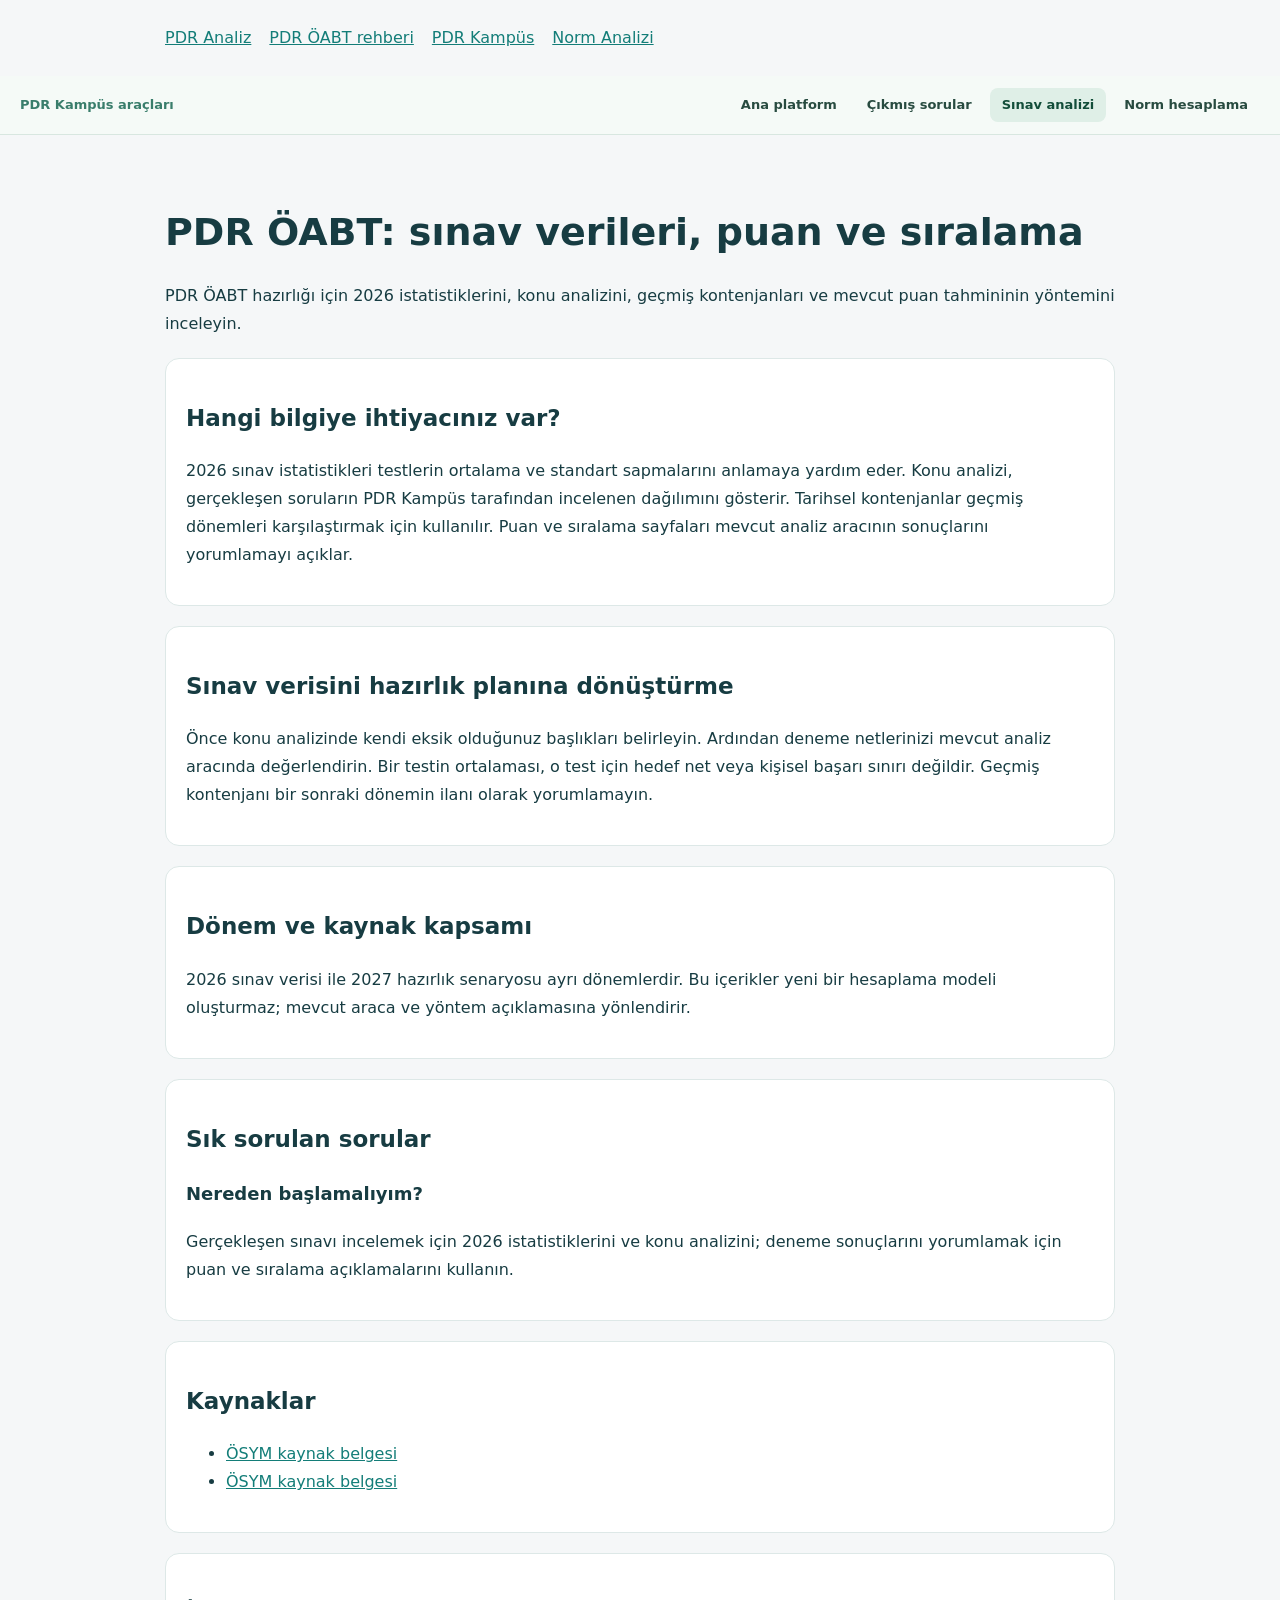
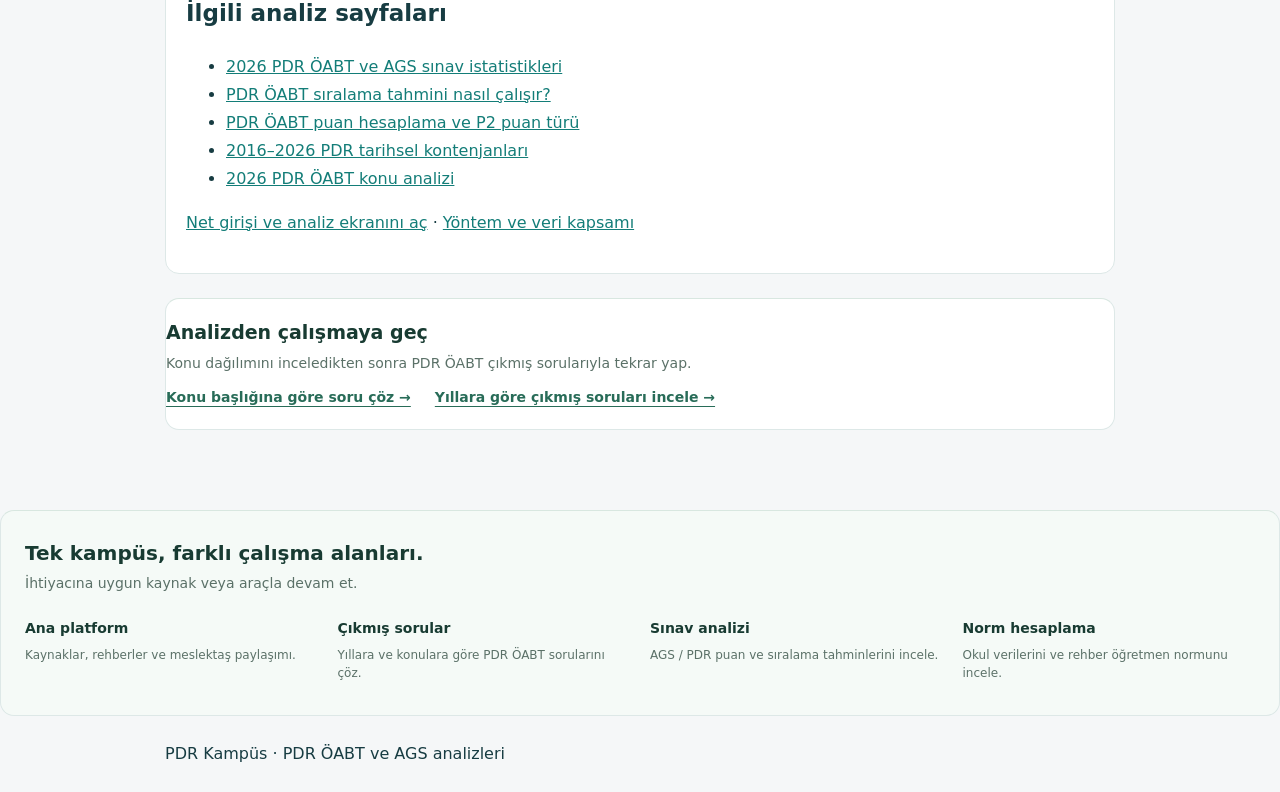
==== pdr-oabt/index.html @ 54a0263e "Connect PDR Kampüs platforms with shared navigation and contextual links" ====
<!doctype html><html lang="tr"><head><meta charset="utf-8"><meta name="viewport" content="width=device-width,initial-scale=1"><title>PDR ÖABT: sınav verileri, puan ve sıralama | PDR Analiz</title><meta name="description" content="PDR ÖABT hazırlığı için 2026 istatistiklerini, konu analizini, geçmiş kontenjanları ve mevcut puan tahmininin yöntemini inceleyin."><meta name="robots" content="index,follow"><link rel="canonical" href="https://analiz.pdrkampus.com/pdr-oabt/"><script type="application/ld+json">[{"@context": "https://schema.org", "@type": "BreadcrumbList", "itemListElement": [{"@type": "ListItem", "position": 1, "name": "PDR Analiz", "item": "https://analiz.pdrkampus.com/"}, {"@type": "ListItem", "position": 2, "name": "PDR ÖABT: sınav verileri, puan ve sıralama", "item": "https://analiz.pdrkampus.com/pdr-oabt/"}]}, {"@context": "https://schema.org", "@type": "FAQPage", "mainEntity": [{"@type": "Question", "name": "Nereden başlamalıyım?", "acceptedAnswer": {"@type": "Answer", "text": "Gerçekleşen sınavı incelemek için 2026 istatistiklerini ve konu analizini; deneme sonuçlarını yorumlamak için puan ve sıralama açıklamalarını kullanın."}}]}]</script><style>body{margin:0;background:#f5f7f8;color:#173c42;font:16px system-ui;line-height:1.75}header,main,footer{max-width:950px;margin:auto;padding:24px}a{color:#137d78}section,aside{padding:20px;background:white;border:1px solid #dde8e7;border-radius:14px;margin:20px 0}h1{line-height:1.25;font-size:clamp(27px,5vw,38px);overflow-wrap:anywhere}h2{font-size:23px}h3{font-size:18px}nav{display:flex;flex-wrap:wrap;gap:18px}.table-wrap{overflow:auto}table{width:100%;border-collapse:collapse}th,td{text-align:left;padding:10px;border-bottom:1px solid #dde8e7}caption{text-align:left;font-weight:700}th{min-width:75px}</style><script defer src="/assets/js/analytics.js"></script><link rel="stylesheet" href="/assets/campus-tools.css?v=20261014"></head><body><header><nav aria-label="PDR Kampüs bağlantıları"><a href="/">PDR Analiz</a><a href="/pdr-oabt/">PDR ÖABT rehberi</a><a href="https://pdrkampus.com/">PDR Kampüs</a><a href="https://norm.pdrkampus.com/">Norm Analizi</a></nav></header><div class="pk-network" data-campus-platform="analysis"><span class="pk-network-label">PDR Kampüs araçları</span><nav class="pk-network-desktop pk-network-links" aria-label="PDR Kampüs platformları"><a href="https://pdrkampus.com/"><strong>Ana platform</strong></a><a href="https://cikmissorular.pdrkampus.com/"><strong>Çıkmış sorular</strong></a><a href="https://analiz.pdrkampus.com/" aria-current="true"><strong>Sınav analizi</strong></a><a href="https://norm.pdrkampus.com/"><strong>Norm hesaplama</strong></a></nav><details class="pk-network-mobile"><summary>Platformlar <span>Sınav analizi ▾</span></summary><nav class="pk-network-links" aria-label="PDR Kampüs platformları (mobil)"><a href="https://pdrkampus.com/"><strong>Ana platform</strong></a><a href="https://cikmissorular.pdrkampus.com/"><strong>Çıkmış sorular</strong></a><a href="https://analiz.pdrkampus.com/" aria-current="true"><strong>Sınav analizi</strong></a><a href="https://norm.pdrkampus.com/"><strong>Norm hesaplama</strong></a></nav></details></div><main><h1>PDR ÖABT: sınav verileri, puan ve sıralama</h1><p>PDR ÖABT hazırlığı için 2026 istatistiklerini, konu analizini, geçmiş kontenjanları ve mevcut puan tahmininin yöntemini inceleyin.</p><section><h2>Hangi bilgiye ihtiyacınız var?</h2><p>2026 sınav istatistikleri testlerin ortalama ve standart sapmalarını anlamaya yardım eder. Konu analizi, gerçekleşen soruların PDR Kampüs tarafından incelenen dağılımını gösterir. Tarihsel kontenjanlar geçmiş dönemleri karşılaştırmak için kullanılır. Puan ve sıralama sayfaları mevcut analiz aracının sonuçlarını yorumlamayı açıklar.</p></section><section><h2>Sınav verisini hazırlık planına dönüştürme</h2><p>Önce konu analizinde kendi eksik olduğunuz başlıkları belirleyin. Ardından deneme netlerinizi mevcut analiz aracında değerlendirin. Bir testin ortalaması, o test için hedef net veya kişisel başarı sınırı değildir. Geçmiş kontenjanı bir sonraki dönemin ilanı olarak yorumlamayın.</p></section><section><h2>Dönem ve kaynak kapsamı</h2><p>2026 sınav verisi ile 2027 hazırlık senaryosu ayrı dönemlerdir. Bu içerikler yeni bir hesaplama modeli oluşturmaz; mevcut araca ve yöntem açıklamasına yönlendirir.</p></section><section><h2>Sık sorulan sorular</h2><h3>Nereden başlamalıyım?</h3><p>Gerçekleşen sınavı incelemek için 2026 istatistiklerini ve konu analizini; deneme sonuçlarını yorumlamak için puan ve sıralama açıklamalarını kullanın.</p></section><section><h2>Kaynaklar</h2><ul><li><a href="https://dokuman.osym.gov.tr/web/2026/8/2026-meb-ags-sinav-sonuclarina-liskin-sayisal-bilgiler-3p3l3d-31125057.pdf">ÖSYM kaynak belgesi</a></li><li><a href="https://dokuman.osym.gov.tr/web/2026/7/basvuru-kilavuzu-p9djhk-30105733.pdf">ÖSYM kaynak belgesi</a></li></ul></section><section><h2>İlgili analiz sayfaları</h2><ul><li><a href="/pdr-oabt/2026/">2026 PDR ÖABT ve AGS sınav istatistikleri</a></li><li><a href="/pdr-oabt/siralama/">PDR ÖABT sıralama tahmini nasıl çalışır?</a></li><li><a href="/pdr-oabt/puan-hesaplama/">PDR ÖABT puan hesaplama ve P2 puan türü</a></li><li><a href="/pdr-oabt/atama-kontenjanlari/">2016–2026 PDR tarihsel kontenjanları</a></li><li><a href="/pdr-oabt/konu-dagilimi/">2026 PDR ÖABT konu analizi</a></li></ul><p><a href="/">Net girişi ve analiz ekranını aç</a> · <a href="/yontem.html">Yöntem ve veri kapsamı</a></p></section><section class="pk-context"><h2>Analizden çalışmaya geç</h2><p>Konu dağılımını inceledikten sonra PDR ÖABT çıkmış sorularıyla tekrar yap.</p><nav aria-label="İlgili çalışma araçları"><a href="https://cikmissorular.pdrkampus.com/konular/">Konu başlığına göre soru çöz →</a><a href="https://cikmissorular.pdrkampus.com/yillar/">Yıllara göre çıkmış soruları incele →</a></nav></section></main><section class="pk-network-footer" aria-label="Diğer PDR Kampüs çalışma alanları"><h2>Tek kampüs, farklı çalışma alanları.</h2><p>İhtiyacına uygun kaynak veya araçla devam et.</p><nav class="pk-network-footer-links" aria-label="PDR Kampüs çalışma alanları"><a href="https://pdrkampus.com/"><strong>Ana platform</strong><span>Kaynaklar, rehberler ve meslektaş paylaşımı.</span></a><a href="https://cikmissorular.pdrkampus.com/"><strong>Çıkmış sorular</strong><span>Yıllara ve konulara göre PDR ÖABT sorularını çöz.</span></a><a href="https://analiz.pdrkampus.com/" aria-current="true"><strong>Sınav analizi</strong><span>AGS / PDR puan ve sıralama tahminlerini incele.</span></a><a href="https://norm.pdrkampus.com/"><strong>Norm hesaplama</strong><span>Okul verilerini ve rehber öğretmen normunu incele.</span></a></nav></section><footer>PDR Kampüs · PDR ÖABT ve AGS analizleri</footer></body></html>
---- assets/campus-tools.css ----
/* Shared, scoped platform navigation. Native details provides the mobile menu. */
.pk-network,.pk-network-footer,.pk-context{box-sizing:border-box;font-family:inherit;color:#183b32;text-align:left;line-height:1.55}
.pk-network{width:100%;display:flex;align-items:center;justify-content:space-between;gap:16px;max-width:1280px;margin:0 auto 24px;padding:12px 20px;border-bottom:1px solid #d8e7e0;background:#f5faf7;font-size:13px;position:relative;z-index:2}
.pk-network-label{font-weight:800;white-space:nowrap;color:#397d6b}.pk-network-links{display:flex;gap:6px;flex-wrap:wrap}
.pk-network .pk-network-links a{display:block;padding:8px 12px;border-radius:8px;color:#284b40;text-decoration:none;line-height:1.4;white-space:normal;font-size:13px}
.pk-network-links a:hover,.pk-network-links a[aria-current]{background:#dfefe7;color:#134e3a}.pk-network a:focus-visible,.pk-network-footer a:focus-visible,.pk-context a:focus-visible,.pk-network summary:focus-visible{outline:2px solid #397d6b;outline-offset:3px}
.pk-network-mobile{display:none}.pk-network-mobile summary{cursor:pointer;font-weight:800;list-style:none;padding:8px 0}.pk-network-mobile summary::-webkit-details-marker{display:none}.pk-network-mobile summary span{float:right;color:#397d6b;font-size:12px;margin-left:12px}.pk-network-mobile[open] summary span{color:#183b32}
.pk-network-footer{max-width:1280px;margin:32px auto 0;padding:28px 24px;background:#f5faf7;border-top:1px solid #d8e7e0}.pk-network-footer h2{font-size:20px;font-weight:800;margin:0 0 6px;line-height:1.4;color:#183b32}.pk-network-footer>p{font-size:14px;margin:0 0 20px;color:#5b7168}
.pk-network-footer-links{display:grid;grid-template-columns:repeat(4,minmax(0,1fr));gap:20px}.pk-network-footer-links a{display:flex;flex-direction:column;gap:6px;text-decoration:none;color:#183b32;font-size:14px;padding:4px 0}.pk-network-footer-links a strong{font-weight:800}.pk-network-footer-links a span{font-size:12px;color:#5b7168}.pk-network-footer-links a:hover strong{text-decoration:underline;text-underline-offset:4px}
.pk-context{margin:24px 0;padding:20px 0;border-top:1px solid #d8e7e0}.pk-context h2{font-size:19px;line-height:1.4;margin:0 0 8px;font-weight:800;color:#183b32}.pk-context p{font-size:14px;margin:0 0 12px;color:#5b7168}.pk-context nav{display:flex;flex-wrap:wrap;gap:12px 24px}.pk-context a{font-size:14px;font-weight:700;color:#286c58;text-decoration:underline;text-underline-offset:4px}
@media(max-width:760px){.pk-network{display:block;padding:10px 16px;margin-bottom:18px}.pk-network-label{display:block;font-size:11px;letter-spacing:.04em}.pk-network-desktop{display:none}.pk-network-mobile{display:block}.pk-network-mobile .pk-network-links{display:grid;grid-template-columns:repeat(2,minmax(0,1fr));gap:6px;padding:8px 0 4px}.pk-network-footer{padding:24px 18px}.pk-network-footer-links{grid-template-columns:repeat(2,minmax(0,1fr));gap:18px}.pk-network-footer h2{font-size:18px}}
@media(max-width:360px){.pk-network-mobile summary span{float:none;display:block;margin:2px 0 0}.pk-network-footer-links{grid-template-columns:1fr}}

.pk-result-next{display:none}.exam-finished .pk-result-next{display:block}
.rk-main>.pk-network{order:-1}.rk-main>.pk-network-footer{order:4;width:100%}
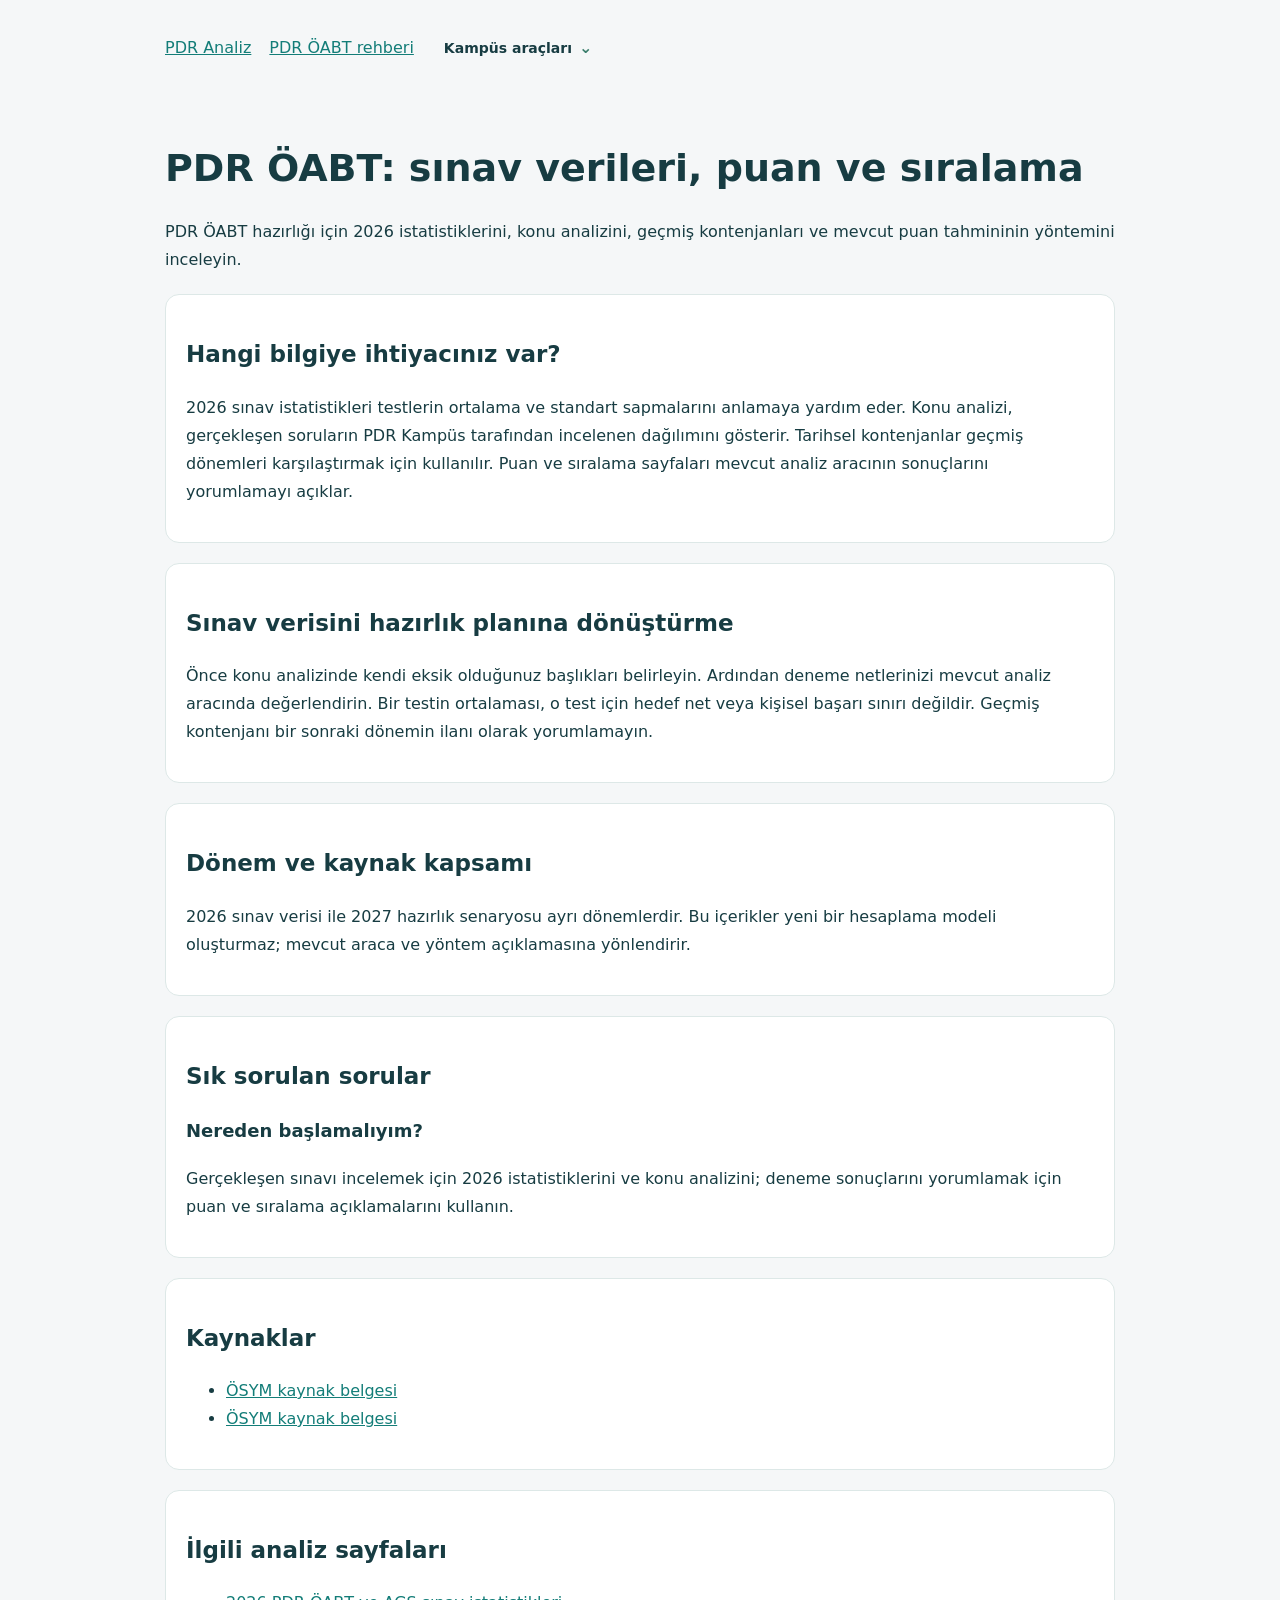
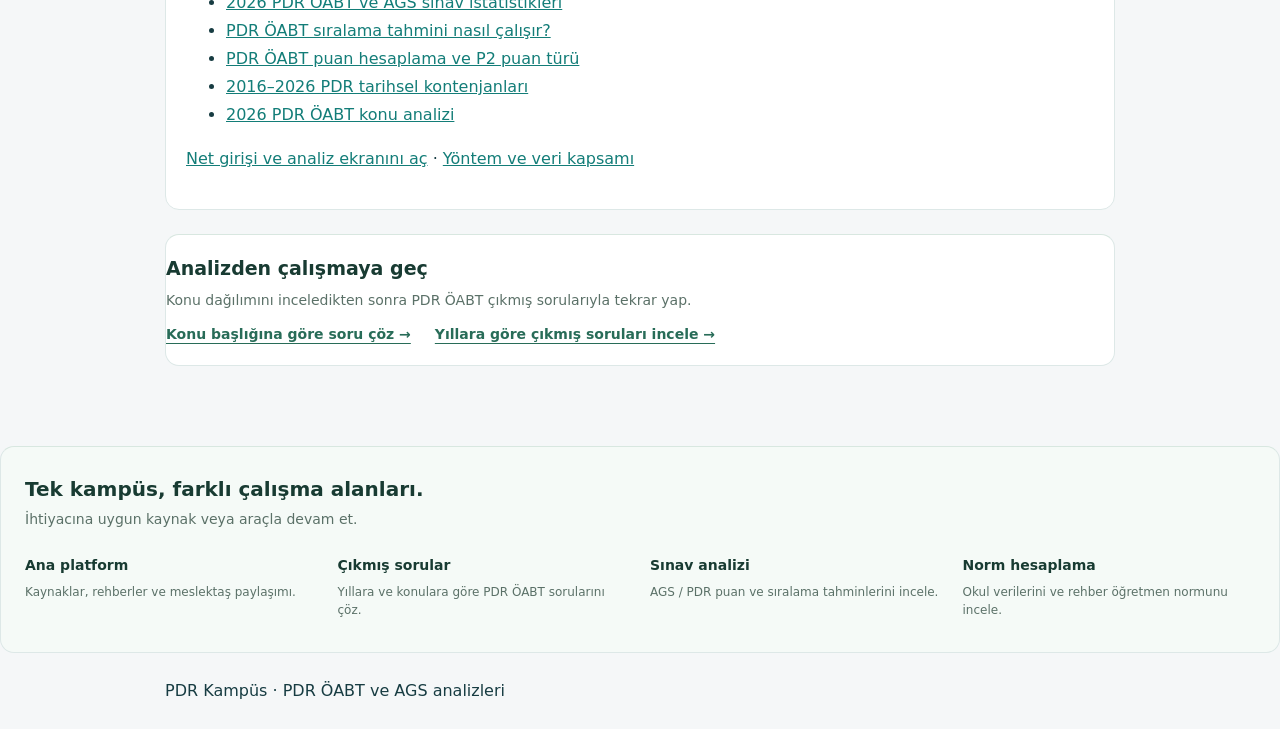
==== commit f7f191fa: "Integrate campus tools into native site menus and remove duplicate bar" ====
--- a/pdr-oabt/index.html
+++ b/pdr-oabt/index.html
@@ -1 +1 @@
-<!doctype html><html lang="tr"><head><meta charset="utf-8"><meta name="viewport" content="width=device-width,initial-scale=1"><title>PDR ÖABT: sınav verileri, puan ve sıralama | PDR Analiz</title><meta name="description" content="PDR ÖABT hazırlığı için 2026 istatistiklerini, konu analizini, geçmiş kontenjanları ve mevcut puan tahmininin yöntemini inceleyin."><meta name="robots" content="index,follow"><link rel="canonical" href="https://analiz.pdrkampus.com/pdr-oabt/"><script type="application/ld+json">[{"@context": "https://schema.org", "@type": "BreadcrumbList", "itemListElement": [{"@type": "ListItem", "position": 1, "name": "PDR Analiz", "item": "https://analiz.pdrkampus.com/"}, {"@type": "ListItem", "position": 2, "name": "PDR ÖABT: sınav verileri, puan ve sıralama", "item": "https://analiz.pdrkampus.com/pdr-oabt/"}]}, {"@context": "https://schema.org", "@type": "FAQPage", "mainEntity": [{"@type": "Question", "name": "Nereden başlamalıyım?", "acceptedAnswer": {"@type": "Answer", "text": "Gerçekleşen sınavı incelemek için 2026 istatistiklerini ve konu analizini; deneme sonuçlarını yorumlamak için puan ve sıralama açıklamalarını kullanın."}}]}]</script><style>body{margin:0;background:#f5f7f8;color:#173c42;font:16px system-ui;line-height:1.75}header,main,footer{max-width:950px;margin:auto;padding:24px}a{color:#137d78}section,aside{padding:20px;background:white;border:1px solid #dde8e7;border-radius:14px;margin:20px 0}h1{line-height:1.25;font-size:clamp(27px,5vw,38px);overflow-wrap:anywhere}h2{font-size:23px}h3{font-size:18px}nav{display:flex;flex-wrap:wrap;gap:18px}.table-wrap{overflow:auto}table{width:100%;border-collapse:collapse}th,td{text-align:left;padding:10px;border-bottom:1px solid #dde8e7}caption{text-align:left;font-weight:700}th{min-width:75px}</style><script defer src="/assets/js/analytics.js"></script><link rel="stylesheet" href="/assets/campus-tools.css?v=20261014"></head><body><header><nav aria-label="PDR Kampüs bağlantıları"><a href="/">PDR Analiz</a><a href="/pdr-oabt/">PDR ÖABT rehberi</a><a href="https://pdrkampus.com/">PDR Kampüs</a><a href="https://norm.pdrkampus.com/">Norm Analizi</a></nav></header><div class="pk-network" data-campus-platform="analysis"><span class="pk-network-label">PDR Kampüs araçları</span><nav class="pk-network-desktop pk-network-links" aria-label="PDR Kampüs platformları"><a href="https://pdrkampus.com/"><strong>Ana platform</strong></a><a href="https://cikmissorular.pdrkampus.com/"><strong>Çıkmış sorular</strong></a><a href="https://analiz.pdrkampus.com/" aria-current="true"><strong>Sınav analizi</strong></a><a href="https://norm.pdrkampus.com/"><strong>Norm hesaplama</strong></a></nav><details class="pk-network-mobile"><summary>Platformlar <span>Sınav analizi ▾</span></summary><nav class="pk-network-links" aria-label="PDR Kampüs platformları (mobil)"><a href="https://pdrkampus.com/"><strong>Ana platform</strong></a><a href="https://cikmissorular.pdrkampus.com/"><strong>Çıkmış sorular</strong></a><a href="https://analiz.pdrkampus.com/" aria-current="true"><strong>Sınav analizi</strong></a><a href="https://norm.pdrkampus.com/"><strong>Norm hesaplama</strong></a></nav></details></div><main><h1>PDR ÖABT: sınav verileri, puan ve sıralama</h1><p>PDR ÖABT hazırlığı için 2026 istatistiklerini, konu analizini, geçmiş kontenjanları ve mevcut puan tahmininin yöntemini inceleyin.</p><section><h2>Hangi bilgiye ihtiyacınız var?</h2><p>2026 sınav istatistikleri testlerin ortalama ve standart sapmalarını anlamaya yardım eder. Konu analizi, gerçekleşen soruların PDR Kampüs tarafından incelenen dağılımını gösterir. Tarihsel kontenjanlar geçmiş dönemleri karşılaştırmak için kullanılır. Puan ve sıralama sayfaları mevcut analiz aracının sonuçlarını yorumlamayı açıklar.</p></section><section><h2>Sınav verisini hazırlık planına dönüştürme</h2><p>Önce konu analizinde kendi eksik olduğunuz başlıkları belirleyin. Ardından deneme netlerinizi mevcut analiz aracında değerlendirin. Bir testin ortalaması, o test için hedef net veya kişisel başarı sınırı değildir. Geçmiş kontenjanı bir sonraki dönemin ilanı olarak yorumlamayın.</p></section><section><h2>Dönem ve kaynak kapsamı</h2><p>2026 sınav verisi ile 2027 hazırlık senaryosu ayrı dönemlerdir. Bu içerikler yeni bir hesaplama modeli oluşturmaz; mevcut araca ve yöntem açıklamasına yönlendirir.</p></section><section><h2>Sık sorulan sorular</h2><h3>Nereden başlamalıyım?</h3><p>Gerçekleşen sınavı incelemek için 2026 istatistiklerini ve konu analizini; deneme sonuçlarını yorumlamak için puan ve sıralama açıklamalarını kullanın.</p></section><section><h2>Kaynaklar</h2><ul><li><a href="https://dokuman.osym.gov.tr/web/2026/8/2026-meb-ags-sinav-sonuclarina-liskin-sayisal-bilgiler-3p3l3d-31125057.pdf">ÖSYM kaynak belgesi</a></li><li><a href="https://dokuman.osym.gov.tr/web/2026/7/basvuru-kilavuzu-p9djhk-30105733.pdf">ÖSYM kaynak belgesi</a></li></ul></section><section><h2>İlgili analiz sayfaları</h2><ul><li><a href="/pdr-oabt/2026/">2026 PDR ÖABT ve AGS sınav istatistikleri</a></li><li><a href="/pdr-oabt/siralama/">PDR ÖABT sıralama tahmini nasıl çalışır?</a></li><li><a href="/pdr-oabt/puan-hesaplama/">PDR ÖABT puan hesaplama ve P2 puan türü</a></li><li><a href="/pdr-oabt/atama-kontenjanlari/">2016–2026 PDR tarihsel kontenjanları</a></li><li><a href="/pdr-oabt/konu-dagilimi/">2026 PDR ÖABT konu analizi</a></li></ul><p><a href="/">Net girişi ve analiz ekranını aç</a> · <a href="/yontem.html">Yöntem ve veri kapsamı</a></p></section><section class="pk-context"><h2>Analizden çalışmaya geç</h2><p>Konu dağılımını inceledikten sonra PDR ÖABT çıkmış sorularıyla tekrar yap.</p><nav aria-label="İlgili çalışma araçları"><a href="https://cikmissorular.pdrkampus.com/konular/">Konu başlığına göre soru çöz →</a><a href="https://cikmissorular.pdrkampus.com/yillar/">Yıllara göre çıkmış soruları incele →</a></nav></section></main><section class="pk-network-footer" aria-label="Diğer PDR Kampüs çalışma alanları"><h2>Tek kampüs, farklı çalışma alanları.</h2><p>İhtiyacına uygun kaynak veya araçla devam et.</p><nav class="pk-network-footer-links" aria-label="PDR Kampüs çalışma alanları"><a href="https://pdrkampus.com/"><strong>Ana platform</strong><span>Kaynaklar, rehberler ve meslektaş paylaşımı.</span></a><a href="https://cikmissorular.pdrkampus.com/"><strong>Çıkmış sorular</strong><span>Yıllara ve konulara göre PDR ÖABT sorularını çöz.</span></a><a href="https://analiz.pdrkampus.com/" aria-current="true"><strong>Sınav analizi</strong><span>AGS / PDR puan ve sıralama tahminlerini incele.</span></a><a href="https://norm.pdrkampus.com/"><strong>Norm hesaplama</strong><span>Okul verilerini ve rehber öğretmen normunu incele.</span></a></nav></section><footer>PDR Kampüs · PDR ÖABT ve AGS analizleri</footer></body></html>+<!doctype html><html lang="tr"><head><meta charset="utf-8"><meta name="viewport" content="width=device-width,initial-scale=1"><title>PDR ÖABT: sınav verileri, puan ve sıralama | PDR Analiz</title><meta name="description" content="PDR ÖABT hazırlığı için 2026 istatistiklerini, konu analizini, geçmiş kontenjanları ve mevcut puan tahmininin yöntemini inceleyin."><meta name="robots" content="index,follow"><link rel="canonical" href="https://analiz.pdrkampus.com/pdr-oabt/"><script type="application/ld+json">[{"@context": "https://schema.org", "@type": "BreadcrumbList", "itemListElement": [{"@type": "ListItem", "position": 1, "name": "PDR Analiz", "item": "https://analiz.pdrkampus.com/"}, {"@type": "ListItem", "position": 2, "name": "PDR ÖABT: sınav verileri, puan ve sıralama", "item": "https://analiz.pdrkampus.com/pdr-oabt/"}]}, {"@context": "https://schema.org", "@type": "FAQPage", "mainEntity": [{"@type": "Question", "name": "Nereden başlamalıyım?", "acceptedAnswer": {"@type": "Answer", "text": "Gerçekleşen sınavı incelemek için 2026 istatistiklerini ve konu analizini; deneme sonuçlarını yorumlamak için puan ve sıralama açıklamalarını kullanın."}}]}]</script><style>body{margin:0;background:#f5f7f8;color:#173c42;font:16px system-ui;line-height:1.75}header,main,footer{max-width:950px;margin:auto;padding:24px}a{color:#137d78}section,aside{padding:20px;background:white;border:1px solid #dde8e7;border-radius:14px;margin:20px 0}h1{line-height:1.25;font-size:clamp(27px,5vw,38px);overflow-wrap:anywhere}h2{font-size:23px}h3{font-size:18px}nav{display:flex;flex-wrap:wrap;gap:18px}.table-wrap{overflow:auto}table{width:100%;border-collapse:collapse}th,td{text-align:left;padding:10px;border-bottom:1px solid #dde8e7}caption{text-align:left;font-weight:700}th{min-width:75px}</style><script defer src="/assets/js/analytics.js"></script><link rel="stylesheet" href="/assets/campus-tools.css?v=20261014-integrated"></head><body><header><nav aria-label="PDR Kampüs bağlantıları"><a href="/">PDR Analiz</a><a href="/pdr-oabt/">PDR ÖABT rehberi</a><details class="pk-tool-switch"><summary>Kampüs araçları <span aria-hidden="true">⌄</span></summary><nav aria-label="Diğer PDR Kampüs araçları"><a href="https://pdrkampus.com/"><strong>Ana platform</strong><span>Kaynaklar, rehberler ve meslektaş paylaşımı.</span></a><a href="https://cikmissorular.pdrkampus.com/"><strong>Çıkmış sorular</strong><span>Yıllara ve konulara göre PDR ÖABT sorularını çöz.</span></a><a href="https://norm.pdrkampus.com/"><strong>Norm hesaplama</strong><span>Okul verilerini ve rehber öğretmen normunu incele.</span></a></nav></details></nav></header><main><h1>PDR ÖABT: sınav verileri, puan ve sıralama</h1><p>PDR ÖABT hazırlığı için 2026 istatistiklerini, konu analizini, geçmiş kontenjanları ve mevcut puan tahmininin yöntemini inceleyin.</p><section><h2>Hangi bilgiye ihtiyacınız var?</h2><p>2026 sınav istatistikleri testlerin ortalama ve standart sapmalarını anlamaya yardım eder. Konu analizi, gerçekleşen soruların PDR Kampüs tarafından incelenen dağılımını gösterir. Tarihsel kontenjanlar geçmiş dönemleri karşılaştırmak için kullanılır. Puan ve sıralama sayfaları mevcut analiz aracının sonuçlarını yorumlamayı açıklar.</p></section><section><h2>Sınav verisini hazırlık planına dönüştürme</h2><p>Önce konu analizinde kendi eksik olduğunuz başlıkları belirleyin. Ardından deneme netlerinizi mevcut analiz aracında değerlendirin. Bir testin ortalaması, o test için hedef net veya kişisel başarı sınırı değildir. Geçmiş kontenjanı bir sonraki dönemin ilanı olarak yorumlamayın.</p></section><section><h2>Dönem ve kaynak kapsamı</h2><p>2026 sınav verisi ile 2027 hazırlık senaryosu ayrı dönemlerdir. Bu içerikler yeni bir hesaplama modeli oluşturmaz; mevcut araca ve yöntem açıklamasına yönlendirir.</p></section><section><h2>Sık sorulan sorular</h2><h3>Nereden başlamalıyım?</h3><p>Gerçekleşen sınavı incelemek için 2026 istatistiklerini ve konu analizini; deneme sonuçlarını yorumlamak için puan ve sıralama açıklamalarını kullanın.</p></section><section><h2>Kaynaklar</h2><ul><li><a href="https://dokuman.osym.gov.tr/web/2026/8/2026-meb-ags-sinav-sonuclarina-liskin-sayisal-bilgiler-3p3l3d-31125057.pdf">ÖSYM kaynak belgesi</a></li><li><a href="https://dokuman.osym.gov.tr/web/2026/7/basvuru-kilavuzu-p9djhk-30105733.pdf">ÖSYM kaynak belgesi</a></li></ul></section><section><h2>İlgili analiz sayfaları</h2><ul><li><a href="/pdr-oabt/2026/">2026 PDR ÖABT ve AGS sınav istatistikleri</a></li><li><a href="/pdr-oabt/siralama/">PDR ÖABT sıralama tahmini nasıl çalışır?</a></li><li><a href="/pdr-oabt/puan-hesaplama/">PDR ÖABT puan hesaplama ve P2 puan türü</a></li><li><a href="/pdr-oabt/atama-kontenjanlari/">2016–2026 PDR tarihsel kontenjanları</a></li><li><a href="/pdr-oabt/konu-dagilimi/">2026 PDR ÖABT konu analizi</a></li></ul><p><a href="/">Net girişi ve analiz ekranını aç</a> · <a href="/yontem.html">Yöntem ve veri kapsamı</a></p></section><section class="pk-context"><h2>Analizden çalışmaya geç</h2><p>Konu dağılımını inceledikten sonra PDR ÖABT çıkmış sorularıyla tekrar yap.</p><nav aria-label="İlgili çalışma araçları"><a href="https://cikmissorular.pdrkampus.com/konular/">Konu başlığına göre soru çöz →</a><a href="https://cikmissorular.pdrkampus.com/yillar/">Yıllara göre çıkmış soruları incele →</a></nav></section></main><section class="pk-network-footer" aria-label="Diğer PDR Kampüs çalışma alanları"><h2>Tek kampüs, farklı çalışma alanları.</h2><p>İhtiyacına uygun kaynak veya araçla devam et.</p><nav class="pk-network-footer-links" aria-label="PDR Kampüs çalışma alanları"><a href="https://pdrkampus.com/"><strong>Ana platform</strong><span>Kaynaklar, rehberler ve meslektaş paylaşımı.</span></a><a href="https://cikmissorular.pdrkampus.com/"><strong>Çıkmış sorular</strong><span>Yıllara ve konulara göre PDR ÖABT sorularını çöz.</span></a><a href="https://analiz.pdrkampus.com/" aria-current="true"><strong>Sınav analizi</strong><span>AGS / PDR puan ve sıralama tahminlerini incele.</span></a><a href="https://norm.pdrkampus.com/"><strong>Norm hesaplama</strong><span>Okul verilerini ve rehber öğretmen normunu incele.</span></a></nav></section><footer>PDR Kampüs · PDR ÖABT ve AGS analizleri</footer></body></html>
--- a/assets/campus-tools.css
+++ b/assets/campus-tools.css
@@ -1,15 +1,23 @@
 /* Shared, scoped platform navigation. Native details provides the mobile menu. */
 .pk-network,.pk-network-footer,.pk-context{box-sizing:border-box;font-family:inherit;color:#183b32;text-align:left;line-height:1.55}
-.pk-network{width:100%;display:flex;align-items:center;justify-content:space-between;gap:16px;max-width:1280px;margin:0 auto 24px;padding:12px 20px;border-bottom:1px solid #d8e7e0;background:#f5faf7;font-size:13px;position:relative;z-index:2}
-.pk-network-label{font-weight:800;white-space:nowrap;color:#397d6b}.pk-network-links{display:flex;gap:6px;flex-wrap:wrap}
-.pk-network .pk-network-links a{display:block;padding:8px 12px;border-radius:8px;color:#284b40;text-decoration:none;line-height:1.4;white-space:normal;font-size:13px}
-.pk-network-links a:hover,.pk-network-links a[aria-current]{background:#dfefe7;color:#134e3a}.pk-network a:focus-visible,.pk-network-footer a:focus-visible,.pk-context a:focus-visible,.pk-network summary:focus-visible{outline:2px solid #397d6b;outline-offset:3px}
-.pk-network-mobile{display:none}.pk-network-mobile summary{cursor:pointer;font-weight:800;list-style:none;padding:8px 0}.pk-network-mobile summary::-webkit-details-marker{display:none}.pk-network-mobile summary span{float:right;color:#397d6b;font-size:12px;margin-left:12px}.pk-network-mobile[open] summary span{color:#183b32}
 .pk-network-footer{max-width:1280px;margin:32px auto 0;padding:28px 24px;background:#f5faf7;border-top:1px solid #d8e7e0}.pk-network-footer h2{font-size:20px;font-weight:800;margin:0 0 6px;line-height:1.4;color:#183b32}.pk-network-footer>p{font-size:14px;margin:0 0 20px;color:#5b7168}
 .pk-network-footer-links{display:grid;grid-template-columns:repeat(4,minmax(0,1fr));gap:20px}.pk-network-footer-links a{display:flex;flex-direction:column;gap:6px;text-decoration:none;color:#183b32;font-size:14px;padding:4px 0}.pk-network-footer-links a strong{font-weight:800}.pk-network-footer-links a span{font-size:12px;color:#5b7168}.pk-network-footer-links a:hover strong{text-decoration:underline;text-underline-offset:4px}
 .pk-context{margin:24px 0;padding:20px 0;border-top:1px solid #d8e7e0}.pk-context h2{font-size:19px;line-height:1.4;margin:0 0 8px;font-weight:800;color:#183b32}.pk-context p{font-size:14px;margin:0 0 12px;color:#5b7168}.pk-context nav{display:flex;flex-wrap:wrap;gap:12px 24px}.pk-context a{font-size:14px;font-weight:700;color:#286c58;text-decoration:underline;text-underline-offset:4px}
-@media(max-width:760px){.pk-network{display:block;padding:10px 16px;margin-bottom:18px}.pk-network-label{display:block;font-size:11px;letter-spacing:.04em}.pk-network-desktop{display:none}.pk-network-mobile{display:block}.pk-network-mobile .pk-network-links{display:grid;grid-template-columns:repeat(2,minmax(0,1fr));gap:6px;padding:8px 0 4px}.pk-network-footer{padding:24px 18px}.pk-network-footer-links{grid-template-columns:repeat(2,minmax(0,1fr));gap:18px}.pk-network-footer h2{font-size:18px}}
-@media(max-width:360px){.pk-network-mobile summary span{float:none;display:block;margin:2px 0 0}.pk-network-footer-links{grid-template-columns:1fr}}
+@media(max-width:760px){.pk-network-footer{padding:24px 18px}.pk-network-footer-links{grid-template-columns:repeat(2,minmax(0,1fr));gap:18px}.pk-network-footer h2{font-size:18px}}
+@media(max-width:360px){.pk-network-footer-links{grid-template-columns:1fr}}
 
 .pk-result-next{display:none}.exam-finished .pk-result-next{display:block}
-.rk-main>.pk-network{order:-1}.rk-main>.pk-network-footer{order:4;width:100%}
+.rk-main>.pk-network-footer{order:4;width:100%}
+
+/* Compact, native header dropdown. No extra menu row or reserved strip. */
+.pk-tool-switch{position:relative;display:inline-block;color:inherit;font:inherit;flex:none;text-align:left;z-index:50}
+.pk-tool-switch summary{display:flex;align-items:center;gap:7px;list-style:none;cursor:pointer;padding:10px 12px;border-radius:10px;font-weight:700;font-size:14px;color:inherit;white-space:nowrap}
+.pk-tool-switch summary::-webkit-details-marker{display:none}.pk-tool-switch summary span{color:#397d6b;font-size:16px}.pk-tool-switch[open] summary,.pk-tool-switch summary:hover{background:#eef6f2;color:#286c58}
+.pk-tool-switch>nav{position:absolute;right:0;top:calc(100% + 10px);display:grid!important;gap:2px!important;width:290px;max-width:calc(100vw - 32px);padding:8px!important;background:#fff;border:1px solid #dce8e2;border-radius:14px;box-shadow:0 14px 40px #173b321f;z-index:100;color:#183b32}
+.pk-tool-switch>nav a{display:flex!important;flex-direction:column;gap:4px!important;padding:12px!important;border:0!important;border-radius:9px!important;text-decoration:none!important;color:#183b32!important;white-space:normal!important;line-height:1.45!important;font-size:14px!important}
+.pk-tool-switch>nav a span{font-size:12px;color:#687c72;font-weight:400}.pk-tool-switch>nav a:hover{background:#f1f7f4!important}
+.pk-tool-switch summary:focus-visible,.pk-tool-switch a:focus-visible{outline:2px solid #397d6b;outline-offset:3px}.pk-menu-label{display:block;padding:16px 12px 6px;font-size:11px;font-weight:800;letter-spacing:.08em;color:#71877c;border-top:1px solid #e2ebe5;margin-top:10px}
+.pk-guide-tools{display:flex;align-items:center;justify-content:space-between;gap:16px;margin-bottom:24px}.pk-guide-tools>a{font-size:14px;font-weight:700;color:#397d6b}
+
+.site-header .header-inner{flex-wrap:wrap;gap:12px;padding-top:12px;padding-bottom:12px}
+header>nav:has(>.pk-tool-switch){align-items:center}.desktop .pk-tool-switch summary{font-size:12px}
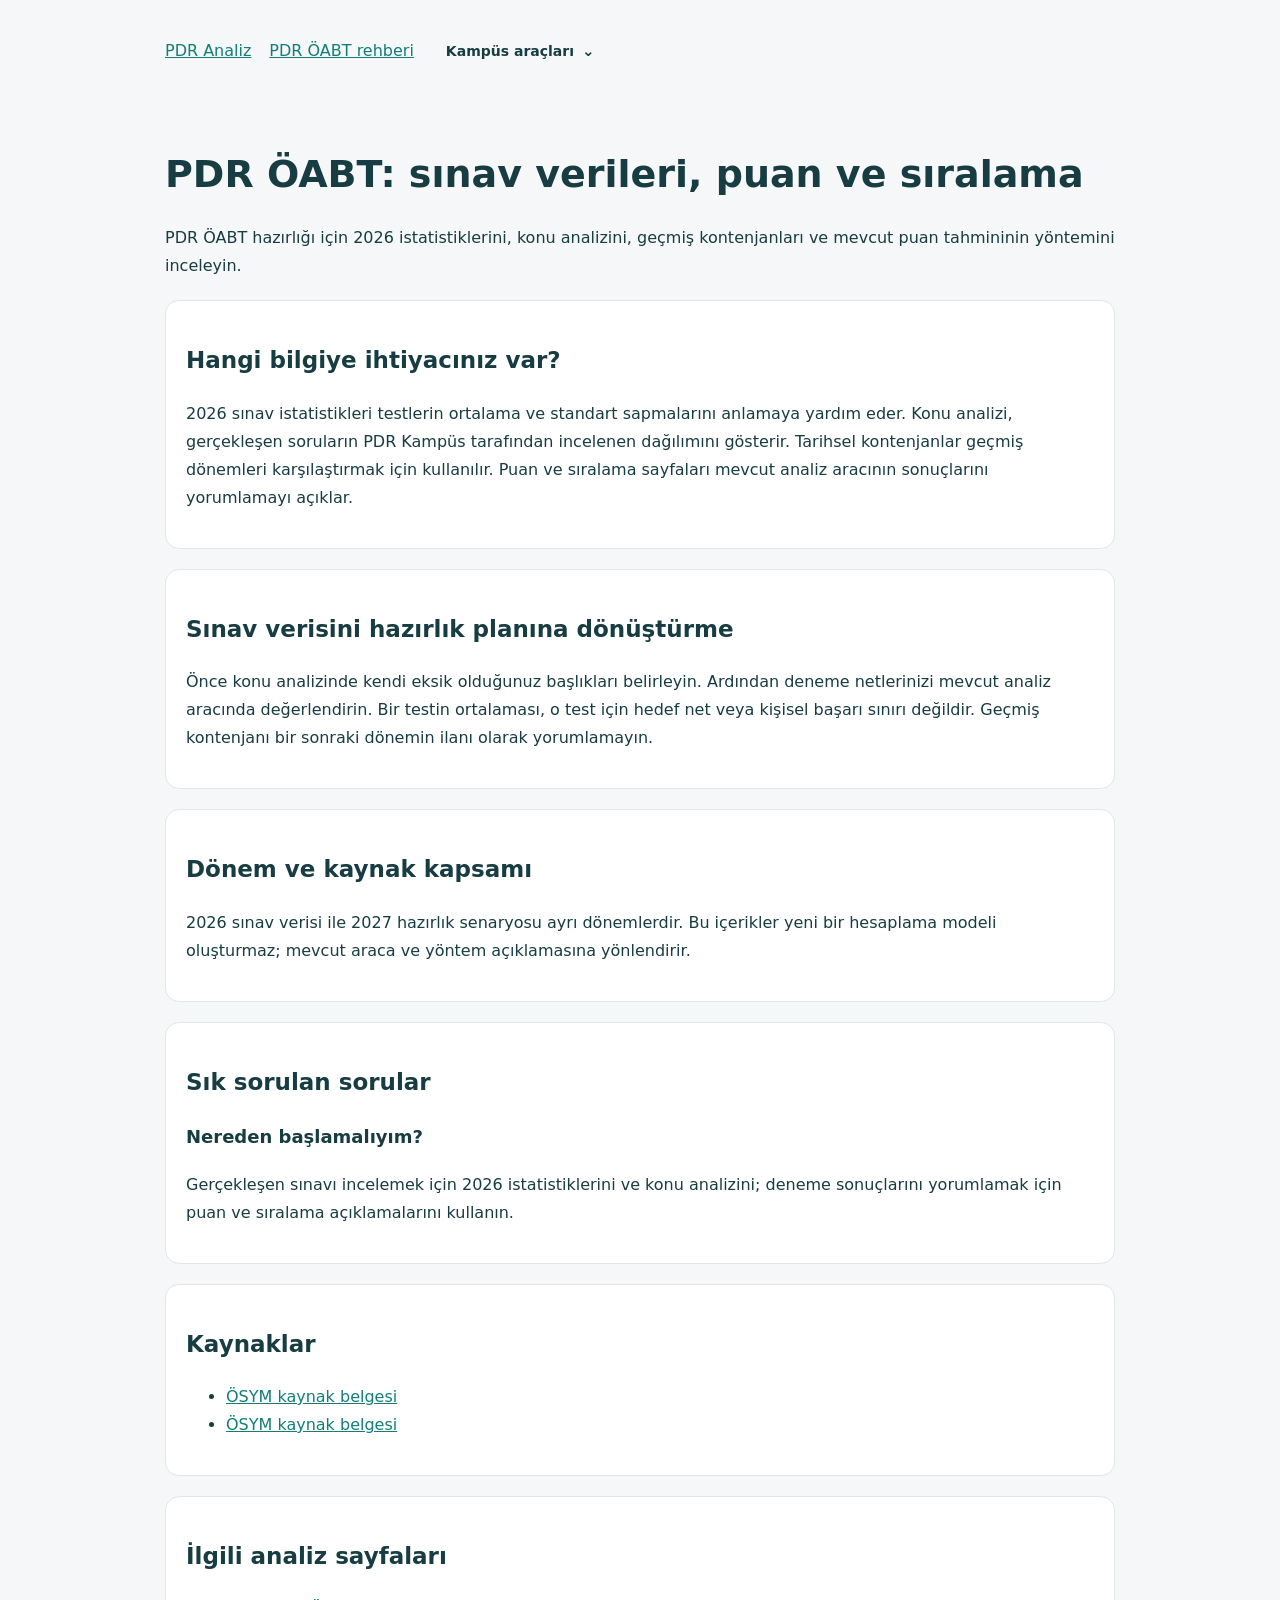
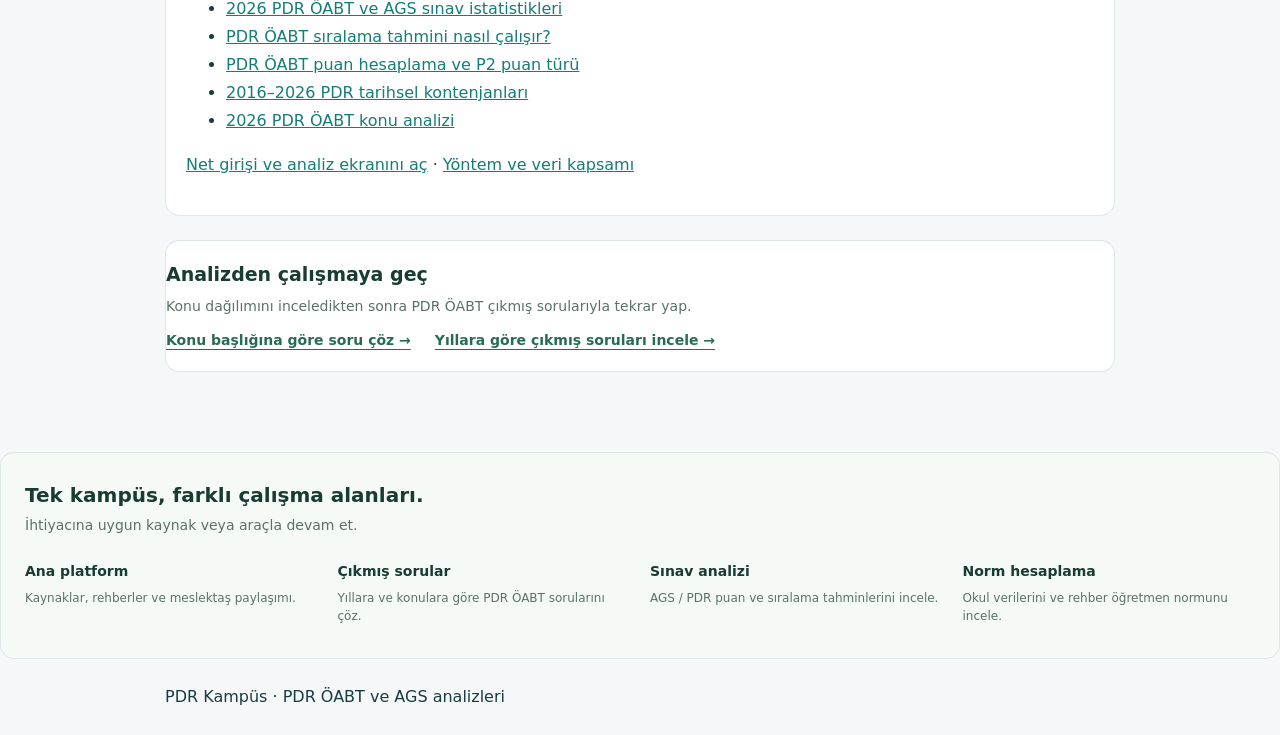
==== commit bfb9f3c9: "Refine campus dropdown to simple reference menu styling" ====
--- a/pdr-oabt/index.html
+++ b/pdr-oabt/index.html
@@ -1 +1 @@
-<!doctype html><html lang="tr"><head><meta charset="utf-8"><meta name="viewport" content="width=device-width,initial-scale=1"><title>PDR ÖABT: sınav verileri, puan ve sıralama | PDR Analiz</title><meta name="description" content="PDR ÖABT hazırlığı için 2026 istatistiklerini, konu analizini, geçmiş kontenjanları ve mevcut puan tahmininin yöntemini inceleyin."><meta name="robots" content="index,follow"><link rel="canonical" href="https://analiz.pdrkampus.com/pdr-oabt/"><script type="application/ld+json">[{"@context": "https://schema.org", "@type": "BreadcrumbList", "itemListElement": [{"@type": "ListItem", "position": 1, "name": "PDR Analiz", "item": "https://analiz.pdrkampus.com/"}, {"@type": "ListItem", "position": 2, "name": "PDR ÖABT: sınav verileri, puan ve sıralama", "item": "https://analiz.pdrkampus.com/pdr-oabt/"}]}, {"@context": "https://schema.org", "@type": "FAQPage", "mainEntity": [{"@type": "Question", "name": "Nereden başlamalıyım?", "acceptedAnswer": {"@type": "Answer", "text": "Gerçekleşen sınavı incelemek için 2026 istatistiklerini ve konu analizini; deneme sonuçlarını yorumlamak için puan ve sıralama açıklamalarını kullanın."}}]}]</script><style>body{margin:0;background:#f5f7f8;color:#173c42;font:16px system-ui;line-height:1.75}header,main,footer{max-width:950px;margin:auto;padding:24px}a{color:#137d78}section,aside{padding:20px;background:white;border:1px solid #dde8e7;border-radius:14px;margin:20px 0}h1{line-height:1.25;font-size:clamp(27px,5vw,38px);overflow-wrap:anywhere}h2{font-size:23px}h3{font-size:18px}nav{display:flex;flex-wrap:wrap;gap:18px}.table-wrap{overflow:auto}table{width:100%;border-collapse:collapse}th,td{text-align:left;padding:10px;border-bottom:1px solid #dde8e7}caption{text-align:left;font-weight:700}th{min-width:75px}</style><script defer src="/assets/js/analytics.js"></script><link rel="stylesheet" href="/assets/campus-tools.css?v=20261014-integrated"></head><body><header><nav aria-label="PDR Kampüs bağlantıları"><a href="/">PDR Analiz</a><a href="/pdr-oabt/">PDR ÖABT rehberi</a><details class="pk-tool-switch"><summary>Kampüs araçları <span aria-hidden="true">⌄</span></summary><nav aria-label="Diğer PDR Kampüs araçları"><a href="https://pdrkampus.com/"><strong>Ana platform</strong><span>Kaynaklar, rehberler ve meslektaş paylaşımı.</span></a><a href="https://cikmissorular.pdrkampus.com/"><strong>Çıkmış sorular</strong><span>Yıllara ve konulara göre PDR ÖABT sorularını çöz.</span></a><a href="https://norm.pdrkampus.com/"><strong>Norm hesaplama</strong><span>Okul verilerini ve rehber öğretmen normunu incele.</span></a></nav></details></nav></header><main><h1>PDR ÖABT: sınav verileri, puan ve sıralama</h1><p>PDR ÖABT hazırlığı için 2026 istatistiklerini, konu analizini, geçmiş kontenjanları ve mevcut puan tahmininin yöntemini inceleyin.</p><section><h2>Hangi bilgiye ihtiyacınız var?</h2><p>2026 sınav istatistikleri testlerin ortalama ve standart sapmalarını anlamaya yardım eder. Konu analizi, gerçekleşen soruların PDR Kampüs tarafından incelenen dağılımını gösterir. Tarihsel kontenjanlar geçmiş dönemleri karşılaştırmak için kullanılır. Puan ve sıralama sayfaları mevcut analiz aracının sonuçlarını yorumlamayı açıklar.</p></section><section><h2>Sınav verisini hazırlık planına dönüştürme</h2><p>Önce konu analizinde kendi eksik olduğunuz başlıkları belirleyin. Ardından deneme netlerinizi mevcut analiz aracında değerlendirin. Bir testin ortalaması, o test için hedef net veya kişisel başarı sınırı değildir. Geçmiş kontenjanı bir sonraki dönemin ilanı olarak yorumlamayın.</p></section><section><h2>Dönem ve kaynak kapsamı</h2><p>2026 sınav verisi ile 2027 hazırlık senaryosu ayrı dönemlerdir. Bu içerikler yeni bir hesaplama modeli oluşturmaz; mevcut araca ve yöntem açıklamasına yönlendirir.</p></section><section><h2>Sık sorulan sorular</h2><h3>Nereden başlamalıyım?</h3><p>Gerçekleşen sınavı incelemek için 2026 istatistiklerini ve konu analizini; deneme sonuçlarını yorumlamak için puan ve sıralama açıklamalarını kullanın.</p></section><section><h2>Kaynaklar</h2><ul><li><a href="https://dokuman.osym.gov.tr/web/2026/8/2026-meb-ags-sinav-sonuclarina-liskin-sayisal-bilgiler-3p3l3d-31125057.pdf">ÖSYM kaynak belgesi</a></li><li><a href="https://dokuman.osym.gov.tr/web/2026/7/basvuru-kilavuzu-p9djhk-30105733.pdf">ÖSYM kaynak belgesi</a></li></ul></section><section><h2>İlgili analiz sayfaları</h2><ul><li><a href="/pdr-oabt/2026/">2026 PDR ÖABT ve AGS sınav istatistikleri</a></li><li><a href="/pdr-oabt/siralama/">PDR ÖABT sıralama tahmini nasıl çalışır?</a></li><li><a href="/pdr-oabt/puan-hesaplama/">PDR ÖABT puan hesaplama ve P2 puan türü</a></li><li><a href="/pdr-oabt/atama-kontenjanlari/">2016–2026 PDR tarihsel kontenjanları</a></li><li><a href="/pdr-oabt/konu-dagilimi/">2026 PDR ÖABT konu analizi</a></li></ul><p><a href="/">Net girişi ve analiz ekranını aç</a> · <a href="/yontem.html">Yöntem ve veri kapsamı</a></p></section><section class="pk-context"><h2>Analizden çalışmaya geç</h2><p>Konu dağılımını inceledikten sonra PDR ÖABT çıkmış sorularıyla tekrar yap.</p><nav aria-label="İlgili çalışma araçları"><a href="https://cikmissorular.pdrkampus.com/konular/">Konu başlığına göre soru çöz →</a><a href="https://cikmissorular.pdrkampus.com/yillar/">Yıllara göre çıkmış soruları incele →</a></nav></section></main><section class="pk-network-footer" aria-label="Diğer PDR Kampüs çalışma alanları"><h2>Tek kampüs, farklı çalışma alanları.</h2><p>İhtiyacına uygun kaynak veya araçla devam et.</p><nav class="pk-network-footer-links" aria-label="PDR Kampüs çalışma alanları"><a href="https://pdrkampus.com/"><strong>Ana platform</strong><span>Kaynaklar, rehberler ve meslektaş paylaşımı.</span></a><a href="https://cikmissorular.pdrkampus.com/"><strong>Çıkmış sorular</strong><span>Yıllara ve konulara göre PDR ÖABT sorularını çöz.</span></a><a href="https://analiz.pdrkampus.com/" aria-current="true"><strong>Sınav analizi</strong><span>AGS / PDR puan ve sıralama tahminlerini incele.</span></a><a href="https://norm.pdrkampus.com/"><strong>Norm hesaplama</strong><span>Okul verilerini ve rehber öğretmen normunu incele.</span></a></nav></section><footer>PDR Kampüs · PDR ÖABT ve AGS analizleri</footer></body></html>+<!doctype html><html lang="tr"><head><meta charset="utf-8"><meta name="viewport" content="width=device-width,initial-scale=1"><title>PDR ÖABT: sınav verileri, puan ve sıralama | PDR Analiz</title><meta name="description" content="PDR ÖABT hazırlığı için 2026 istatistiklerini, konu analizini, geçmiş kontenjanları ve mevcut puan tahmininin yöntemini inceleyin."><meta name="robots" content="index,follow"><link rel="canonical" href="https://analiz.pdrkampus.com/pdr-oabt/"><script type="application/ld+json">[{"@context": "https://schema.org", "@type": "BreadcrumbList", "itemListElement": [{"@type": "ListItem", "position": 1, "name": "PDR Analiz", "item": "https://analiz.pdrkampus.com/"}, {"@type": "ListItem", "position": 2, "name": "PDR ÖABT: sınav verileri, puan ve sıralama", "item": "https://analiz.pdrkampus.com/pdr-oabt/"}]}, {"@context": "https://schema.org", "@type": "FAQPage", "mainEntity": [{"@type": "Question", "name": "Nereden başlamalıyım?", "acceptedAnswer": {"@type": "Answer", "text": "Gerçekleşen sınavı incelemek için 2026 istatistiklerini ve konu analizini; deneme sonuçlarını yorumlamak için puan ve sıralama açıklamalarını kullanın."}}]}]</script><style>body{margin:0;background:#f5f7f8;color:#173c42;font:16px system-ui;line-height:1.75}header,main,footer{max-width:950px;margin:auto;padding:24px}a{color:#137d78}section,aside{padding:20px;background:white;border:1px solid #dde8e7;border-radius:14px;margin:20px 0}h1{line-height:1.25;font-size:clamp(27px,5vw,38px);overflow-wrap:anywhere}h2{font-size:23px}h3{font-size:18px}nav{display:flex;flex-wrap:wrap;gap:18px}.table-wrap{overflow:auto}table{width:100%;border-collapse:collapse}th,td{text-align:left;padding:10px;border-bottom:1px solid #dde8e7}caption{text-align:left;font-weight:700}th{min-width:75px}</style><script defer src="/assets/js/analytics.js"></script><link rel="stylesheet" href="/assets/campus-tools.css?v=20261014-simple"></head><body><header><nav aria-label="PDR Kampüs bağlantıları"><a href="/">PDR Analiz</a><a href="/pdr-oabt/">PDR ÖABT rehberi</a><details class="pk-tool-switch"><summary>Kampüs araçları <span aria-hidden="true">⌄</span></summary><nav aria-label="Diğer PDR Kampüs araçları"><a href="https://pdrkampus.com/"><strong>Ana platform</strong><span>Kaynaklar, rehberler ve meslektaş paylaşımı.</span></a><a href="https://cikmissorular.pdrkampus.com/"><strong>Çıkmış sorular</strong><span>Yıllara ve konulara göre PDR ÖABT sorularını çöz.</span></a><a href="https://norm.pdrkampus.com/"><strong>Norm hesaplama</strong><span>Okul verilerini ve rehber öğretmen normunu incele.</span></a></nav></details></nav></header><main><h1>PDR ÖABT: sınav verileri, puan ve sıralama</h1><p>PDR ÖABT hazırlığı için 2026 istatistiklerini, konu analizini, geçmiş kontenjanları ve mevcut puan tahmininin yöntemini inceleyin.</p><section><h2>Hangi bilgiye ihtiyacınız var?</h2><p>2026 sınav istatistikleri testlerin ortalama ve standart sapmalarını anlamaya yardım eder. Konu analizi, gerçekleşen soruların PDR Kampüs tarafından incelenen dağılımını gösterir. Tarihsel kontenjanlar geçmiş dönemleri karşılaştırmak için kullanılır. Puan ve sıralama sayfaları mevcut analiz aracının sonuçlarını yorumlamayı açıklar.</p></section><section><h2>Sınav verisini hazırlık planına dönüştürme</h2><p>Önce konu analizinde kendi eksik olduğunuz başlıkları belirleyin. Ardından deneme netlerinizi mevcut analiz aracında değerlendirin. Bir testin ortalaması, o test için hedef net veya kişisel başarı sınırı değildir. Geçmiş kontenjanı bir sonraki dönemin ilanı olarak yorumlamayın.</p></section><section><h2>Dönem ve kaynak kapsamı</h2><p>2026 sınav verisi ile 2027 hazırlık senaryosu ayrı dönemlerdir. Bu içerikler yeni bir hesaplama modeli oluşturmaz; mevcut araca ve yöntem açıklamasına yönlendirir.</p></section><section><h2>Sık sorulan sorular</h2><h3>Nereden başlamalıyım?</h3><p>Gerçekleşen sınavı incelemek için 2026 istatistiklerini ve konu analizini; deneme sonuçlarını yorumlamak için puan ve sıralama açıklamalarını kullanın.</p></section><section><h2>Kaynaklar</h2><ul><li><a href="https://dokuman.osym.gov.tr/web/2026/8/2026-meb-ags-sinav-sonuclarina-liskin-sayisal-bilgiler-3p3l3d-31125057.pdf">ÖSYM kaynak belgesi</a></li><li><a href="https://dokuman.osym.gov.tr/web/2026/7/basvuru-kilavuzu-p9djhk-30105733.pdf">ÖSYM kaynak belgesi</a></li></ul></section><section><h2>İlgili analiz sayfaları</h2><ul><li><a href="/pdr-oabt/2026/">2026 PDR ÖABT ve AGS sınav istatistikleri</a></li><li><a href="/pdr-oabt/siralama/">PDR ÖABT sıralama tahmini nasıl çalışır?</a></li><li><a href="/pdr-oabt/puan-hesaplama/">PDR ÖABT puan hesaplama ve P2 puan türü</a></li><li><a href="/pdr-oabt/atama-kontenjanlari/">2016–2026 PDR tarihsel kontenjanları</a></li><li><a href="/pdr-oabt/konu-dagilimi/">2026 PDR ÖABT konu analizi</a></li></ul><p><a href="/">Net girişi ve analiz ekranını aç</a> · <a href="/yontem.html">Yöntem ve veri kapsamı</a></p></section><section class="pk-context"><h2>Analizden çalışmaya geç</h2><p>Konu dağılımını inceledikten sonra PDR ÖABT çıkmış sorularıyla tekrar yap.</p><nav aria-label="İlgili çalışma araçları"><a href="https://cikmissorular.pdrkampus.com/konular/">Konu başlığına göre soru çöz →</a><a href="https://cikmissorular.pdrkampus.com/yillar/">Yıllara göre çıkmış soruları incele →</a></nav></section></main><section class="pk-network-footer" aria-label="Diğer PDR Kampüs çalışma alanları"><h2>Tek kampüs, farklı çalışma alanları.</h2><p>İhtiyacına uygun kaynak veya araçla devam et.</p><nav class="pk-network-footer-links" aria-label="PDR Kampüs çalışma alanları"><a href="https://pdrkampus.com/"><strong>Ana platform</strong><span>Kaynaklar, rehberler ve meslektaş paylaşımı.</span></a><a href="https://cikmissorular.pdrkampus.com/"><strong>Çıkmış sorular</strong><span>Yıllara ve konulara göre PDR ÖABT sorularını çöz.</span></a><a href="https://analiz.pdrkampus.com/" aria-current="true"><strong>Sınav analizi</strong><span>AGS / PDR puan ve sıralama tahminlerini incele.</span></a><a href="https://norm.pdrkampus.com/"><strong>Norm hesaplama</strong><span>Okul verilerini ve rehber öğretmen normunu incele.</span></a></nav></section><footer>PDR Kampüs · PDR ÖABT ve AGS analizleri</footer></body></html>
--- a/assets/campus-tools.css
+++ b/assets/campus-tools.css
@@ -9,14 +9,18 @@
 .pk-result-next{display:none}.exam-finished .pk-result-next{display:block}
 .rk-main>.pk-network-footer{order:4;width:100%}
 
-/* Compact, native header dropdown. No extra menu row or reserved strip. */
+/* Simple reference-style menu, integrated in the existing site header. */
 .pk-tool-switch{position:relative;display:inline-block;color:inherit;font:inherit;flex:none;text-align:left;z-index:50}
-.pk-tool-switch summary{display:flex;align-items:center;gap:7px;list-style:none;cursor:pointer;padding:10px 12px;border-radius:10px;font-weight:700;font-size:14px;color:inherit;white-space:nowrap}
-.pk-tool-switch summary::-webkit-details-marker{display:none}.pk-tool-switch summary span{color:#397d6b;font-size:16px}.pk-tool-switch[open] summary,.pk-tool-switch summary:hover{background:#eef6f2;color:#286c58}
-.pk-tool-switch>nav{position:absolute;right:0;top:calc(100% + 10px);display:grid!important;gap:2px!important;width:290px;max-width:calc(100vw - 32px);padding:8px!important;background:#fff;border:1px solid #dce8e2;border-radius:14px;box-shadow:0 14px 40px #173b321f;z-index:100;color:#183b32}
-.pk-tool-switch>nav a{display:flex!important;flex-direction:column;gap:4px!important;padding:12px!important;border:0!important;border-radius:9px!important;text-decoration:none!important;color:#183b32!important;white-space:normal!important;line-height:1.45!important;font-size:14px!important}
-.pk-tool-switch>nav a span{font-size:12px;color:#687c72;font-weight:400}.pk-tool-switch>nav a:hover{background:#f1f7f4!important}
-.pk-tool-switch summary:focus-visible,.pk-tool-switch a:focus-visible{outline:2px solid #397d6b;outline-offset:3px}.pk-menu-label{display:block;padding:16px 12px 6px;font-size:11px;font-weight:800;letter-spacing:.08em;color:#71877c;border-top:1px solid #e2ebe5;margin-top:10px}
+.pk-tool-switch summary{display:flex;align-items:center;gap:8px;list-style:none;cursor:pointer;min-height:38px;padding:8px 14px;border-radius:8px;font-weight:600;font-size:14px;color:inherit;white-space:nowrap;transition:background .15s,box-shadow .15s}
+.pk-tool-switch summary::-webkit-details-marker{display:none}.pk-tool-switch summary span{display:inline-block;color:currentColor;font-size:15px;line-height:1;transition:transform .18s}
+.pk-tool-switch summary:hover{background:#f4f6f5}.pk-tool-switch[open] summary{background:#f4f6f5;box-shadow:0 0 0 3px #d8dfda}.pk-tool-switch[open] summary span{transform:rotate(180deg)}
+.pk-tool-switch>nav{position:absolute;right:0;top:calc(100% + 12px);display:grid!important;gap:2px!important;width:210px;max-width:calc(100vw - 32px);padding:6px!important;background:#fff;border:1px solid #dfe5e1;border-radius:10px;box-shadow:0 10px 25px #15251c18,0 2px 5px #15251c08;z-index:100;color:#263b31}
+.pk-tool-switch>nav a{display:block!important;min-height:40px;box-sizing:border-box;padding:10px 12px!important;border:0!important;border-radius:6px!important;text-decoration:none!important;color:#263b31!important;white-space:normal!important;line-height:1.4!important;font-size:14px!important;font-weight:500!important;transition:background .12s}
+.pk-tool-switch>nav a strong{font:inherit!important}.pk-tool-switch>nav a span{display:none}.pk-tool-switch>nav a:hover{background:#f1f5f2!important}
+.pk-tool-switch summary:focus-visible,.pk-tool-switch a:focus-visible{outline:2px solid #397d6b;outline-offset:3px}
+.pk-tool-switch[open]>nav{animation:pk-simple-menu-in .16s ease-out;transform-origin:top right}@keyframes pk-simple-menu-in{from{opacity:0;transform:translateY(-4px) scale(.98)}to{opacity:1;transform:translateY(0) scale(1)}}
+@media(prefers-reduced-motion:reduce){.pk-tool-switch summary,.pk-tool-switch summary span,.pk-tool-switch>nav a{transition:none}.pk-tool-switch[open]>nav{animation:none}}
+.pk-menu-label{display:block;padding:16px 12px 6px;font-size:11px;font-weight:800;letter-spacing:.08em;color:#71877c;border-top:1px solid #e2ebe5;margin-top:10px}
 .pk-guide-tools{display:flex;align-items:center;justify-content:space-between;gap:16px;margin-bottom:24px}.pk-guide-tools>a{font-size:14px;font-weight:700;color:#397d6b}
 
 .site-header .header-inner{flex-wrap:wrap;gap:12px;padding-top:12px;padding-bottom:12px}
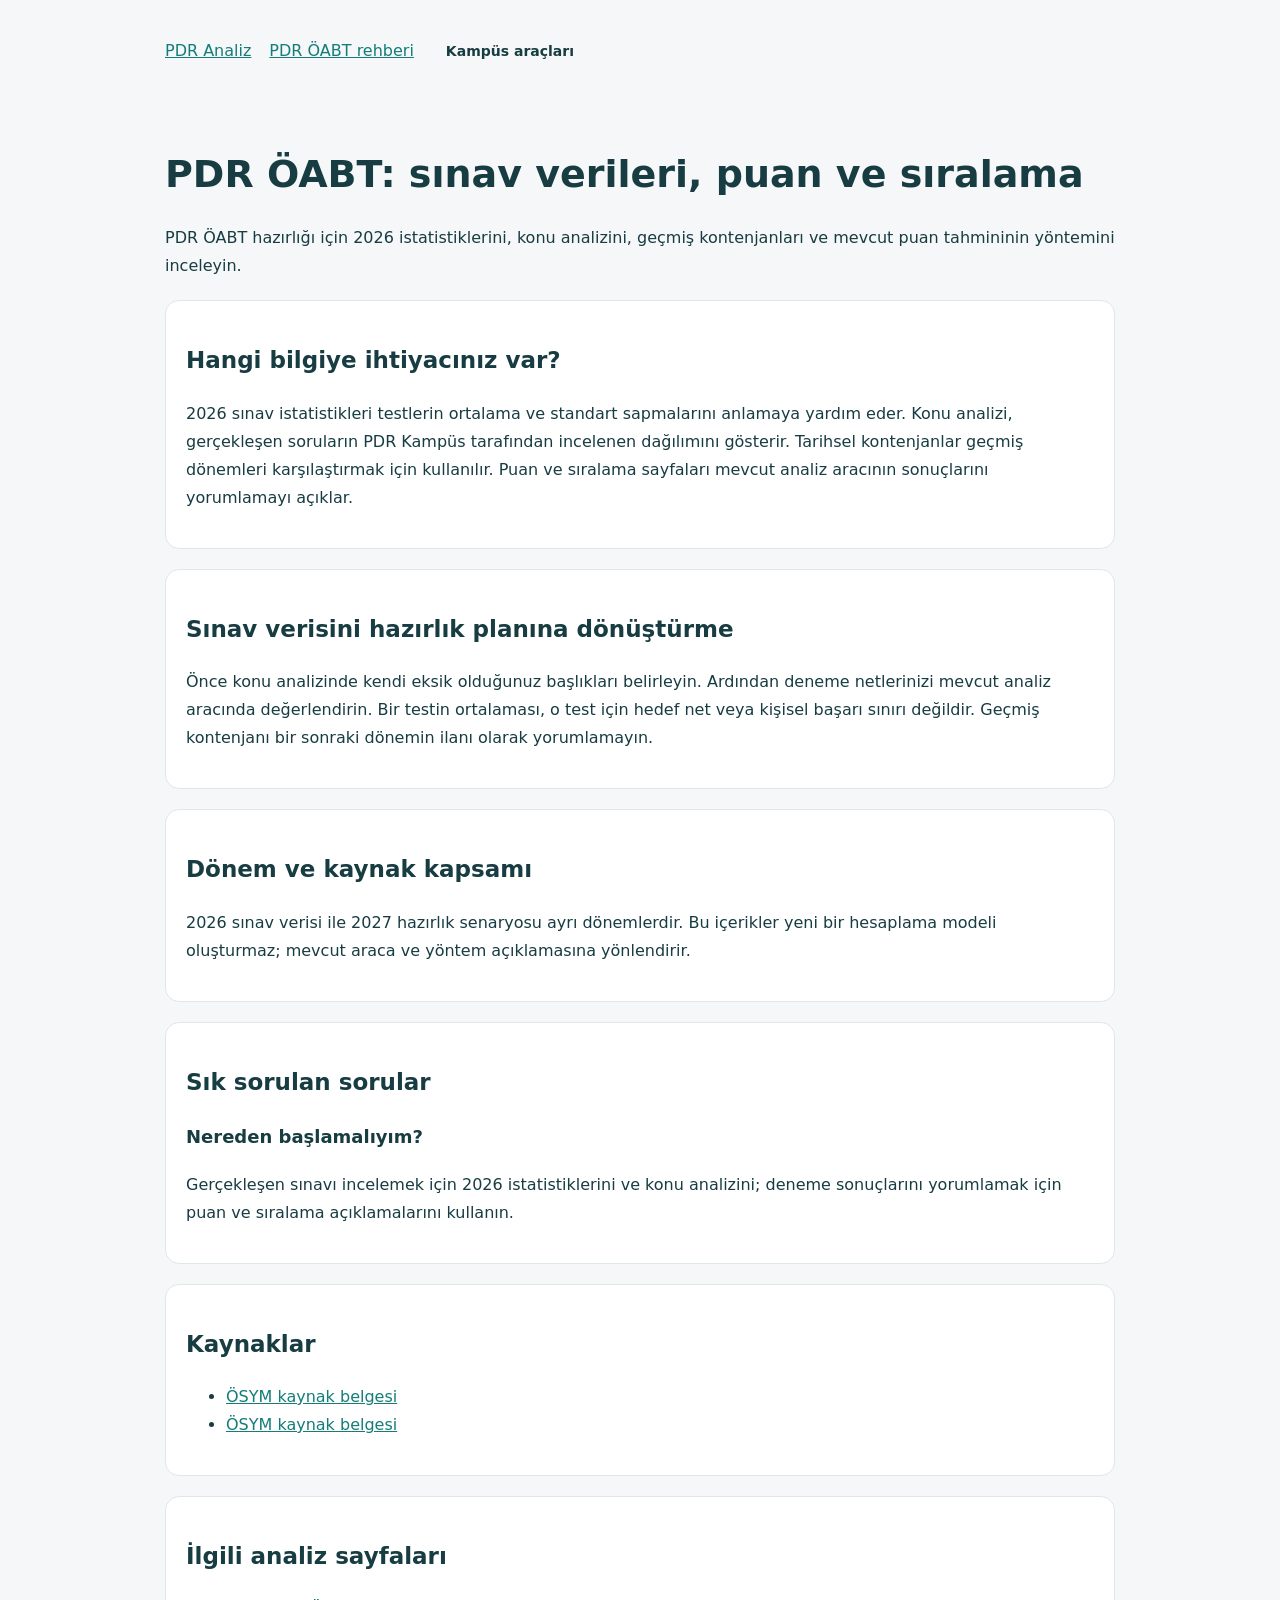
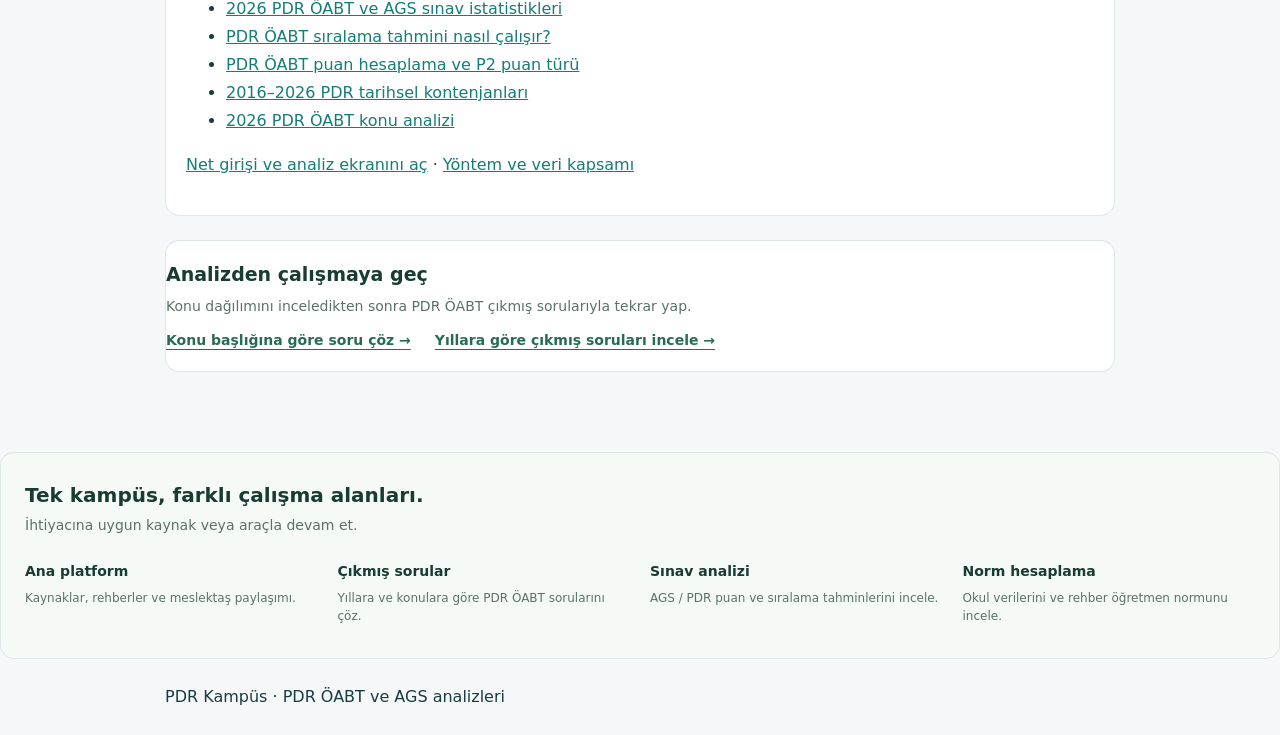
==== commit 76fe07e2: "Center questions welcome content and refresh arrow-free menu styles" ====
--- a/pdr-oabt/index.html
+++ b/pdr-oabt/index.html
@@ -1 +1 @@
-<!doctype html><html lang="tr"><head><meta charset="utf-8"><meta name="viewport" content="width=device-width,initial-scale=1"><title>PDR ÖABT: sınav verileri, puan ve sıralama | PDR Analiz</title><meta name="description" content="PDR ÖABT hazırlığı için 2026 istatistiklerini, konu analizini, geçmiş kontenjanları ve mevcut puan tahmininin yöntemini inceleyin."><meta name="robots" content="index,follow"><link rel="canonical" href="https://analiz.pdrkampus.com/pdr-oabt/"><script type="application/ld+json">[{"@context": "https://schema.org", "@type": "BreadcrumbList", "itemListElement": [{"@type": "ListItem", "position": 1, "name": "PDR Analiz", "item": "https://analiz.pdrkampus.com/"}, {"@type": "ListItem", "position": 2, "name": "PDR ÖABT: sınav verileri, puan ve sıralama", "item": "https://analiz.pdrkampus.com/pdr-oabt/"}]}, {"@context": "https://schema.org", "@type": "FAQPage", "mainEntity": [{"@type": "Question", "name": "Nereden başlamalıyım?", "acceptedAnswer": {"@type": "Answer", "text": "Gerçekleşen sınavı incelemek için 2026 istatistiklerini ve konu analizini; deneme sonuçlarını yorumlamak için puan ve sıralama açıklamalarını kullanın."}}]}]</script><style>body{margin:0;background:#f5f7f8;color:#173c42;font:16px system-ui;line-height:1.75}header,main,footer{max-width:950px;margin:auto;padding:24px}a{color:#137d78}section,aside{padding:20px;background:white;border:1px solid #dde8e7;border-radius:14px;margin:20px 0}h1{line-height:1.25;font-size:clamp(27px,5vw,38px);overflow-wrap:anywhere}h2{font-size:23px}h3{font-size:18px}nav{display:flex;flex-wrap:wrap;gap:18px}.table-wrap{overflow:auto}table{width:100%;border-collapse:collapse}th,td{text-align:left;padding:10px;border-bottom:1px solid #dde8e7}caption{text-align:left;font-weight:700}th{min-width:75px}</style><script defer src="/assets/js/analytics.js"></script><link rel="stylesheet" href="/assets/campus-tools.css?v=20261014-simple"></head><body><header><nav aria-label="PDR Kampüs bağlantıları"><a href="/">PDR Analiz</a><a href="/pdr-oabt/">PDR ÖABT rehberi</a><details class="pk-tool-switch"><summary>Kampüs araçları <span aria-hidden="true">⌄</span></summary><nav aria-label="Diğer PDR Kampüs araçları"><a href="https://pdrkampus.com/"><strong>Ana platform</strong><span>Kaynaklar, rehberler ve meslektaş paylaşımı.</span></a><a href="https://cikmissorular.pdrkampus.com/"><strong>Çıkmış sorular</strong><span>Yıllara ve konulara göre PDR ÖABT sorularını çöz.</span></a><a href="https://norm.pdrkampus.com/"><strong>Norm hesaplama</strong><span>Okul verilerini ve rehber öğretmen normunu incele.</span></a></nav></details></nav></header><main><h1>PDR ÖABT: sınav verileri, puan ve sıralama</h1><p>PDR ÖABT hazırlığı için 2026 istatistiklerini, konu analizini, geçmiş kontenjanları ve mevcut puan tahmininin yöntemini inceleyin.</p><section><h2>Hangi bilgiye ihtiyacınız var?</h2><p>2026 sınav istatistikleri testlerin ortalama ve standart sapmalarını anlamaya yardım eder. Konu analizi, gerçekleşen soruların PDR Kampüs tarafından incelenen dağılımını gösterir. Tarihsel kontenjanlar geçmiş dönemleri karşılaştırmak için kullanılır. Puan ve sıralama sayfaları mevcut analiz aracının sonuçlarını yorumlamayı açıklar.</p></section><section><h2>Sınav verisini hazırlık planına dönüştürme</h2><p>Önce konu analizinde kendi eksik olduğunuz başlıkları belirleyin. Ardından deneme netlerinizi mevcut analiz aracında değerlendirin. Bir testin ortalaması, o test için hedef net veya kişisel başarı sınırı değildir. Geçmiş kontenjanı bir sonraki dönemin ilanı olarak yorumlamayın.</p></section><section><h2>Dönem ve kaynak kapsamı</h2><p>2026 sınav verisi ile 2027 hazırlık senaryosu ayrı dönemlerdir. Bu içerikler yeni bir hesaplama modeli oluşturmaz; mevcut araca ve yöntem açıklamasına yönlendirir.</p></section><section><h2>Sık sorulan sorular</h2><h3>Nereden başlamalıyım?</h3><p>Gerçekleşen sınavı incelemek için 2026 istatistiklerini ve konu analizini; deneme sonuçlarını yorumlamak için puan ve sıralama açıklamalarını kullanın.</p></section><section><h2>Kaynaklar</h2><ul><li><a href="https://dokuman.osym.gov.tr/web/2026/8/2026-meb-ags-sinav-sonuclarina-liskin-sayisal-bilgiler-3p3l3d-31125057.pdf">ÖSYM kaynak belgesi</a></li><li><a href="https://dokuman.osym.gov.tr/web/2026/7/basvuru-kilavuzu-p9djhk-30105733.pdf">ÖSYM kaynak belgesi</a></li></ul></section><section><h2>İlgili analiz sayfaları</h2><ul><li><a href="/pdr-oabt/2026/">2026 PDR ÖABT ve AGS sınav istatistikleri</a></li><li><a href="/pdr-oabt/siralama/">PDR ÖABT sıralama tahmini nasıl çalışır?</a></li><li><a href="/pdr-oabt/puan-hesaplama/">PDR ÖABT puan hesaplama ve P2 puan türü</a></li><li><a href="/pdr-oabt/atama-kontenjanlari/">2016–2026 PDR tarihsel kontenjanları</a></li><li><a href="/pdr-oabt/konu-dagilimi/">2026 PDR ÖABT konu analizi</a></li></ul><p><a href="/">Net girişi ve analiz ekranını aç</a> · <a href="/yontem.html">Yöntem ve veri kapsamı</a></p></section><section class="pk-context"><h2>Analizden çalışmaya geç</h2><p>Konu dağılımını inceledikten sonra PDR ÖABT çıkmış sorularıyla tekrar yap.</p><nav aria-label="İlgili çalışma araçları"><a href="https://cikmissorular.pdrkampus.com/konular/">Konu başlığına göre soru çöz →</a><a href="https://cikmissorular.pdrkampus.com/yillar/">Yıllara göre çıkmış soruları incele →</a></nav></section></main><section class="pk-network-footer" aria-label="Diğer PDR Kampüs çalışma alanları"><h2>Tek kampüs, farklı çalışma alanları.</h2><p>İhtiyacına uygun kaynak veya araçla devam et.</p><nav class="pk-network-footer-links" aria-label="PDR Kampüs çalışma alanları"><a href="https://pdrkampus.com/"><strong>Ana platform</strong><span>Kaynaklar, rehberler ve meslektaş paylaşımı.</span></a><a href="https://cikmissorular.pdrkampus.com/"><strong>Çıkmış sorular</strong><span>Yıllara ve konulara göre PDR ÖABT sorularını çöz.</span></a><a href="https://analiz.pdrkampus.com/" aria-current="true"><strong>Sınav analizi</strong><span>AGS / PDR puan ve sıralama tahminlerini incele.</span></a><a href="https://norm.pdrkampus.com/"><strong>Norm hesaplama</strong><span>Okul verilerini ve rehber öğretmen normunu incele.</span></a></nav></section><footer>PDR Kampüs · PDR ÖABT ve AGS analizleri</footer></body></html>+<!doctype html><html lang="tr"><head><meta charset="utf-8"><meta name="viewport" content="width=device-width,initial-scale=1"><title>PDR ÖABT: sınav verileri, puan ve sıralama | PDR Analiz</title><meta name="description" content="PDR ÖABT hazırlığı için 2026 istatistiklerini, konu analizini, geçmiş kontenjanları ve mevcut puan tahmininin yöntemini inceleyin."><meta name="robots" content="index,follow"><link rel="canonical" href="https://analiz.pdrkampus.com/pdr-oabt/"><script type="application/ld+json">[{"@context": "https://schema.org", "@type": "BreadcrumbList", "itemListElement": [{"@type": "ListItem", "position": 1, "name": "PDR Analiz", "item": "https://analiz.pdrkampus.com/"}, {"@type": "ListItem", "position": 2, "name": "PDR ÖABT: sınav verileri, puan ve sıralama", "item": "https://analiz.pdrkampus.com/pdr-oabt/"}]}, {"@context": "https://schema.org", "@type": "FAQPage", "mainEntity": [{"@type": "Question", "name": "Nereden başlamalıyım?", "acceptedAnswer": {"@type": "Answer", "text": "Gerçekleşen sınavı incelemek için 2026 istatistiklerini ve konu analizini; deneme sonuçlarını yorumlamak için puan ve sıralama açıklamalarını kullanın."}}]}]</script><style>body{margin:0;background:#f5f7f8;color:#173c42;font:16px system-ui;line-height:1.75}header,main,footer{max-width:950px;margin:auto;padding:24px}a{color:#137d78}section,aside{padding:20px;background:white;border:1px solid #dde8e7;border-radius:14px;margin:20px 0}h1{line-height:1.25;font-size:clamp(27px,5vw,38px);overflow-wrap:anywhere}h2{font-size:23px}h3{font-size:18px}nav{display:flex;flex-wrap:wrap;gap:18px}.table-wrap{overflow:auto}table{width:100%;border-collapse:collapse}th,td{text-align:left;padding:10px;border-bottom:1px solid #dde8e7}caption{text-align:left;font-weight:700}th{min-width:75px}</style><script defer src="/assets/js/analytics.js"></script><link rel="stylesheet" href="/assets/campus-tools.css?v=20261014-simple-v2"></head><body><header><nav aria-label="PDR Kampüs bağlantıları"><a href="/">PDR Analiz</a><a href="/pdr-oabt/">PDR ÖABT rehberi</a><details class="pk-tool-switch"><summary>Kampüs araçları <span aria-hidden="true">⌄</span></summary><nav aria-label="Diğer PDR Kampüs araçları"><a href="https://pdrkampus.com/"><strong>Ana platform</strong><span>Kaynaklar, rehberler ve meslektaş paylaşımı.</span></a><a href="https://cikmissorular.pdrkampus.com/"><strong>Çıkmış sorular</strong><span>Yıllara ve konulara göre PDR ÖABT sorularını çöz.</span></a><a href="https://norm.pdrkampus.com/"><strong>Norm hesaplama</strong><span>Okul verilerini ve rehber öğretmen normunu incele.</span></a></nav></details></nav></header><main><h1>PDR ÖABT: sınav verileri, puan ve sıralama</h1><p>PDR ÖABT hazırlığı için 2026 istatistiklerini, konu analizini, geçmiş kontenjanları ve mevcut puan tahmininin yöntemini inceleyin.</p><section><h2>Hangi bilgiye ihtiyacınız var?</h2><p>2026 sınav istatistikleri testlerin ortalama ve standart sapmalarını anlamaya yardım eder. Konu analizi, gerçekleşen soruların PDR Kampüs tarafından incelenen dağılımını gösterir. Tarihsel kontenjanlar geçmiş dönemleri karşılaştırmak için kullanılır. Puan ve sıralama sayfaları mevcut analiz aracının sonuçlarını yorumlamayı açıklar.</p></section><section><h2>Sınav verisini hazırlık planına dönüştürme</h2><p>Önce konu analizinde kendi eksik olduğunuz başlıkları belirleyin. Ardından deneme netlerinizi mevcut analiz aracında değerlendirin. Bir testin ortalaması, o test için hedef net veya kişisel başarı sınırı değildir. Geçmiş kontenjanı bir sonraki dönemin ilanı olarak yorumlamayın.</p></section><section><h2>Dönem ve kaynak kapsamı</h2><p>2026 sınav verisi ile 2027 hazırlık senaryosu ayrı dönemlerdir. Bu içerikler yeni bir hesaplama modeli oluşturmaz; mevcut araca ve yöntem açıklamasına yönlendirir.</p></section><section><h2>Sık sorulan sorular</h2><h3>Nereden başlamalıyım?</h3><p>Gerçekleşen sınavı incelemek için 2026 istatistiklerini ve konu analizini; deneme sonuçlarını yorumlamak için puan ve sıralama açıklamalarını kullanın.</p></section><section><h2>Kaynaklar</h2><ul><li><a href="https://dokuman.osym.gov.tr/web/2026/8/2026-meb-ags-sinav-sonuclarina-liskin-sayisal-bilgiler-3p3l3d-31125057.pdf">ÖSYM kaynak belgesi</a></li><li><a href="https://dokuman.osym.gov.tr/web/2026/7/basvuru-kilavuzu-p9djhk-30105733.pdf">ÖSYM kaynak belgesi</a></li></ul></section><section><h2>İlgili analiz sayfaları</h2><ul><li><a href="/pdr-oabt/2026/">2026 PDR ÖABT ve AGS sınav istatistikleri</a></li><li><a href="/pdr-oabt/siralama/">PDR ÖABT sıralama tahmini nasıl çalışır?</a></li><li><a href="/pdr-oabt/puan-hesaplama/">PDR ÖABT puan hesaplama ve P2 puan türü</a></li><li><a href="/pdr-oabt/atama-kontenjanlari/">2016–2026 PDR tarihsel kontenjanları</a></li><li><a href="/pdr-oabt/konu-dagilimi/">2026 PDR ÖABT konu analizi</a></li></ul><p><a href="/">Net girişi ve analiz ekranını aç</a> · <a href="/yontem.html">Yöntem ve veri kapsamı</a></p></section><section class="pk-context"><h2>Analizden çalışmaya geç</h2><p>Konu dağılımını inceledikten sonra PDR ÖABT çıkmış sorularıyla tekrar yap.</p><nav aria-label="İlgili çalışma araçları"><a href="https://cikmissorular.pdrkampus.com/konular/">Konu başlığına göre soru çöz →</a><a href="https://cikmissorular.pdrkampus.com/yillar/">Yıllara göre çıkmış soruları incele →</a></nav></section></main><section class="pk-network-footer" aria-label="Diğer PDR Kampüs çalışma alanları"><h2>Tek kampüs, farklı çalışma alanları.</h2><p>İhtiyacına uygun kaynak veya araçla devam et.</p><nav class="pk-network-footer-links" aria-label="PDR Kampüs çalışma alanları"><a href="https://pdrkampus.com/"><strong>Ana platform</strong><span>Kaynaklar, rehberler ve meslektaş paylaşımı.</span></a><a href="https://cikmissorular.pdrkampus.com/"><strong>Çıkmış sorular</strong><span>Yıllara ve konulara göre PDR ÖABT sorularını çöz.</span></a><a href="https://analiz.pdrkampus.com/" aria-current="true"><strong>Sınav analizi</strong><span>AGS / PDR puan ve sıralama tahminlerini incele.</span></a><a href="https://norm.pdrkampus.com/"><strong>Norm hesaplama</strong><span>Okul verilerini ve rehber öğretmen normunu incele.</span></a></nav></section><footer>PDR Kampüs · PDR ÖABT ve AGS analizleri</footer></body></html>
--- a/assets/campus-tools.css
+++ b/assets/campus-tools.css
@@ -12,8 +12,8 @@
 /* Simple reference-style menu, integrated in the existing site header. */
 .pk-tool-switch{position:relative;display:inline-block;color:inherit;font:inherit;flex:none;text-align:left;z-index:50}
 .pk-tool-switch summary{display:flex;align-items:center;gap:8px;list-style:none;cursor:pointer;min-height:38px;padding:8px 14px;border-radius:8px;font-weight:600;font-size:14px;color:inherit;white-space:nowrap;transition:background .15s,box-shadow .15s}
-.pk-tool-switch summary::-webkit-details-marker{display:none}.pk-tool-switch summary span{display:inline-block;color:currentColor;font-size:15px;line-height:1;transition:transform .18s}
-.pk-tool-switch summary:hover{background:#f4f6f5}.pk-tool-switch[open] summary{background:#f4f6f5;box-shadow:0 0 0 3px #d8dfda}.pk-tool-switch[open] summary span{transform:rotate(180deg)}
+.pk-tool-switch summary::-webkit-details-marker{display:none}.pk-tool-switch summary span{display:none}
+.pk-tool-switch summary:hover{background:#f4f6f5}.pk-tool-switch[open] summary{background:#f4f6f5;box-shadow:0 0 0 3px #d8dfda}
 .pk-tool-switch>nav{position:absolute;right:0;top:calc(100% + 12px);display:grid!important;gap:2px!important;width:210px;max-width:calc(100vw - 32px);padding:6px!important;background:#fff;border:1px solid #dfe5e1;border-radius:10px;box-shadow:0 10px 25px #15251c18,0 2px 5px #15251c08;z-index:100;color:#263b31}
 .pk-tool-switch>nav a{display:block!important;min-height:40px;box-sizing:border-box;padding:10px 12px!important;border:0!important;border-radius:6px!important;text-decoration:none!important;color:#263b31!important;white-space:normal!important;line-height:1.4!important;font-size:14px!important;font-weight:500!important;transition:background .12s}
 .pk-tool-switch>nav a strong{font:inherit!important}.pk-tool-switch>nav a span{display:none}.pk-tool-switch>nav a:hover{background:#f1f5f2!important}
